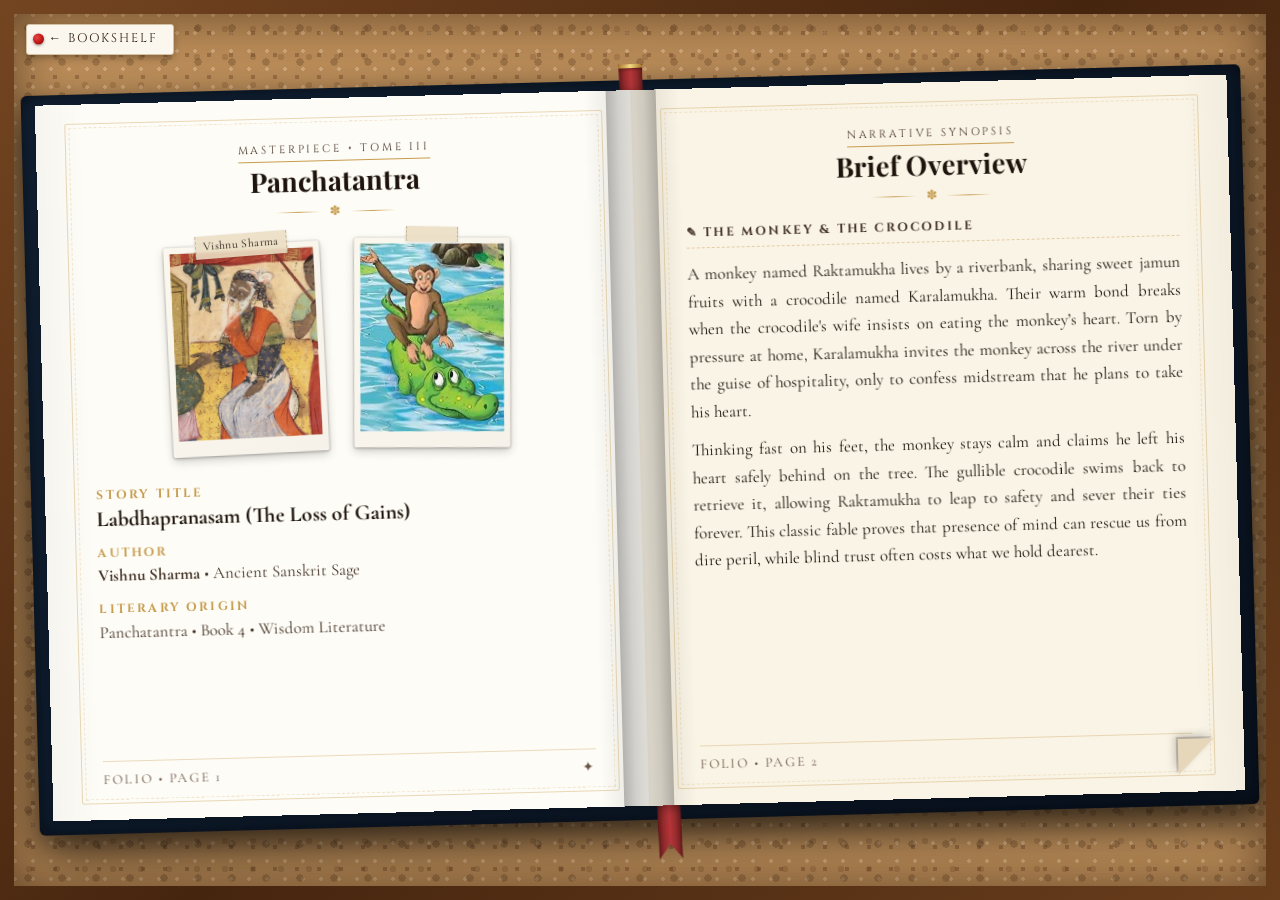
==== favorite-masterpiece.html @ b683eb63 "Added content to tome 3 and 4, updated student profile too" ====
<!DOCTYPE html>
<html lang="en">

<head>
  <meta charset="UTF-8">
  <meta name="viewport" content="width=device-width, initial-scale=1.0">
  <title>Tome III &bull; Favorite Literary Masterpiece | Great Books</title>

  <!-- Google Fonts for Classical Aesthetic (Identical to Tome I & Tome II) -->
  <link rel="preconnect" href="https://fonts.googleapis.com">
  <link rel="preconnect" href="https://fonts.gstatic.com" crossorigin>
  <link
    href="https://fonts.googleapis.com/css2?family=Cinzel:wght@500;600;700;800&family=Cormorant+Garamond:ital,wght@0,400;0,600;0,700;1,400;1,600&family=Playfair+Display:ital,wght@0,600;0,700;0,800;1,400&display=swap"
    rel="stylesheet">

  <link rel="stylesheet" href="favorite-masterpiece.css">
</head>

<body>

  <!-- Top Navigation Pinned to the Bulletin Board (Identical to Tome I & Tome II) -->
  <nav class="board-top-nav" aria-label="Page Navigation">
    <a href="index.html" class="back-button" aria-label="Return to Great Books bookshelf">
      &larr; Bookshelf
    </a>
  </nav>

  <!-- Open Book Component (Fits Screen Height with Natural Tilt) -->
  <article class="open-book-container" aria-label="Favorite Literary Masterpiece Open Book">

    <!-- Center Hanging Silk Bookmark Ribbon (Positioned behind pages) -->
    <div class="center-silk-ribbon" aria-hidden="true"></div>

    <div class="book-spreads-wrapper">

      <!-- ========================================================
           SPREAD 1: Pages 1 & 2
           ======================================================== -->
      <div class="book-spread active-spread" id="spread-1" role="tabpanel" aria-labelledby="spread-1">

        <!-- PAGE 1: Story Title, Author & Duo Photo Gallery -->
        <section class="book-page page-left" aria-label="Story Title and Author">
          <div class="page-inner-border">

            <header class="page-header">
              <span class="chapter-badge">Masterpiece &bull; Tome III</span>
              <h1 class="page-title">Panchatantra</h1>
              <div class="page-divider" aria-hidden="true">&#10045;</div>
            </header>

            <!-- Side-by-side photo cards: Author portrait (left) & Story illustration (right) -->
            <div class="analysis-duo-gallery" aria-label="Vishnu Sharma and Panchatantra">
              <figure class="duo-card duo-author">
                <span class="tape">Vishnu Sharma</span>
                <img src="images/Vishnu Sharma.jpg" alt="Portrait of Vishnu Sharma" class="duo-thumb"
                  onerror="this.style.display='none'" loading="lazy" decoding="async">
              </figure>

              <figure class="duo-card duo-story">
                <span class="tape" aria-hidden="true"></span>
                <img src="images/Panchatantra.jpg" alt="Panchatantra fable illustration" class="duo-thumb"
                  onerror="this.style.display='none'" loading="lazy" decoding="async">
              </figure>
            </div>

            <!-- Identity Metadata: Story Title, Author, Origin -->
            <div class="identity-meta">
              <div class="meta-field">
                <span class="meta-label">Story Title</span>
                <p class="meta-value">Labdhapranasam (The Loss of Gains)</p>
              </div>

              <div class="meta-field">
                <span class="meta-label">Author</span>
                <p class="meta-value-sub"><strong>Vishnu Sharma</strong> &bull; Ancient Sanskrit Sage</p>
              </div>

              <div class="meta-field">
                <span class="meta-label">Literary Origin</span>
                <p class="meta-value-sub">Panchatantra &bull; Book 4 &bull; Wisdom Literature</p>
              </div>
            </div>

            <!-- Page 1 Footer -->
            <footer class="page-footer">
              <span class="page-num">Folio &bull; Page 1</span>
              <span class="page-num">&#10022;</span>
            </footer>

          </div>
        </section>

        <!-- PAGE 2: Brief Overview of the Story -->
        <section class="book-page page-right" aria-label="Brief Overview">
          <div class="page-inner-border">

            <header class="page-header">
              <span class="chapter-badge">Narrative Synopsis</span>
              <h2 class="page-title">Brief Overview</h2>
              <div class="page-divider" aria-hidden="true">&#10045;</div>
            </header>

            <div class="content-section">
              <h3 class="section-heading">&#9998; The Monkey &amp; the Crocodile</h3>
              <p class="section-text">
                A monkey named Raktamukha lives by a riverbank, sharing sweet jamun fruits with a crocodile named
                Karalamukha. Their warm bond breaks when the crocodile's wife insists on eating the monkey’s heart. Torn
                by pressure at home, Karalamukha invites the monkey across the river under the guise of hospitality,
                only to confess midstream that he plans to take his heart.
              </p>
              <p class="section-text">
                Thinking fast on his feet, the monkey stays calm and claims he left his heart safely behind on the tree.
                The gullible crocodile swims back to retrieve it, allowing Raktamukha to leap to safety and sever their
                ties forever. This classic fable proves that presence of mind can rescue us from dire peril, while
                blind trust often costs what we hold dearest.
              </p>
            </div>

            <!-- Page 2 Footer with Folded Paper Dog-Ear Corner -->
            <footer class="page-footer">
              <span class="page-num">Folio &bull; Page 2</span>
              <button class="page-corner-fold fold-right" onclick="switchSpread(2)" aria-label="Turn page forward"
                title="Folded corner: click to turn page"></button>
            </footer>

          </div>
        </section>

      </div>


      <!-- ========================================================
           SPREAD 2: Pages 3 & 4
           ======================================================== -->
      <div class="book-spread" id="spread-2" role="tabpanel" aria-labelledby="spread-2">

        <!-- PAGE 3: The Reason Why It's My Favorite -->
        <section class="book-page page-left" aria-label="The Reason">
          <div class="page-inner-border">

            <header class="page-header">
              <span class="chapter-badge">Personal Preference</span>
              <h2 class="page-title">The Reason</h2>
              <div class="page-divider" aria-hidden="true">&#10045;</div>
            </header>

            <div class="content-section">
              <h3 class="section-heading">&#10020; Why It&rsquo;s My Favorite Masterpiece</h3>
              <p class="section-text">
                The monkey and the crocodile is my favorite literary masterpiece because it gives a great lesson without
                making me sit through a super long story. I like how it gets right to the point, so whenever I need a
                quick reminder about being careful with who I trust, I can just think back to this story without reading
                through pages of text.
              </p>
              <p class="section-text">
                It also feels super familiar to me because it reminds me of the Pabula ng Unggoy at Buwaya in the
                Philippines. It makes me wonder if our local version was derived from this Panchatantra story.
              </p>
              <p class="section-text">
                Plus, stories that personify animals are just really fun to read. Giving animals human personalities,
                talk, and sneaky traits makes the whole thing entertaining, while still keeping the moral simple and
                relatable for everyday life.
              </p>
            </div>

            <!-- Page 3 Footer with Folded Paper Dog-Ear Corner -->
            <footer class="page-footer">
              <button class="page-corner-fold fold-left" onclick="switchSpread(1)" aria-label="Turn page back"
                title="Folded corner: click to turn back"></button>
              <span class="page-num">Folio &bull; Page 3</span>
            </footer>

          </div>
        </section>

        <!-- PAGE 4: Why I Appreciate the Story & Personal Connection and Realization -->
        <section class="book-page page-right" aria-label="Appreciation and Insight">
          <div class="page-inner-border">

            <header class="page-header">
              <span class="chapter-badge">Reflection &bull; Meaning</span>
              <h2 class="page-title">Appreciation &amp; Insight</h2>
              <div class="page-divider" aria-hidden="true">&#10045;</div>
            </header>

            <div class="content-section">
              <h3 class="section-heading">&#10020; Why I Appreciate the Story</h3>
              <p class="section-text">
                The themes of betrayal, presence of mind, and misplaced trust are the reasons why I appreciate this
                story. Karalamukha starting off as a loyal friend but giving in to his wife's demands shows how
                quickly people can turn on you when external pressure comes in, which is a practical lesson about
                keeping your guard up. On the other hand, Raktamukha's character shows the power of staying calm under
                pressure. Instead of panicking when he realizes he's in danger, he uses his quick wits to outsmart the
                crocodile, proving that clear thinking can save you from tough situations.
              </p>
            </div>

            <div class="content-section">
              <h3 class="section-heading">&#10038; Personal Connection and Realization</h3>
              <p class="section-text" style="font-style: italic;">
                Reading this story made me reflect on my own relationships and how easy it is to trust people without
                thinking twice. Being a good friend doesn't mean blindly following someone or letting
                your guard down completely, proving that these quick life lessons are universal and stick with us no
                matter where we grow up.
              </p>
            </div>

            <!-- Page 4 Footer (Final Page) -->
            <footer class="page-footer">
              <span class="page-num">Folio &bull; Page 4</span>
              <span class="page-num" aria-hidden="true">&#10022;</span>
            </footer>

          </div>
        </section>

      </div>

      <!-- Realistic 3D Flipping Leaf Overlay -->
      <div class="flipping-page-leaf" id="flipping-leaf" aria-hidden="true">
        <div class="leaf-side leaf-front" id="leaf-front"></div>
        <div class="leaf-side leaf-back" id="leaf-back"></div>
      </div>

      <!-- Dynamic Ambient Page Shadows -->
      <div class="page-turning-shadow shadow-left" id="shadow-left" aria-hidden="true"></div>
      <div class="page-turning-shadow shadow-right" id="shadow-right" aria-hidden="true"></div>

    </div>
  </article>

  <!-- Sound Effect on Page Turn -->
  <audio id="page-turn-sound" src="assets/page turn.mp3" preload="auto"></audio>

  <!-- Interactive Spread Switcher: Text Fade-Out -> Curved Page Turn -> Text Fade-In -->
  <script>
    let isTurning = false;
    let page2Clone = null;
    let page3Clone = null;

    function getOrCreateClones() {
      if (!page2Clone || !page3Clone) {
        const spread1 = document.getElementById('spread-1');
        const spread2 = document.getElementById('spread-2');
        if (spread1 && spread2) {
          const p2 = spread1.querySelector('.page-right');
          const p3 = spread2.querySelector('.page-left');
          if (p2 && p3) {
            page2Clone = p2.cloneNode(true);
            page3Clone = p3.cloneNode(true);
          }
        }
      }
      return { page2Clone, page3Clone };
    }

    function playPageTurnSound() {
      const turnAudio = document.getElementById('page-turn-sound');
      if (!turnAudio) return;
      try {
        const sound = turnAudio.cloneNode();
        sound.volume = 0.85;
        sound.play().catch(() => { });
      } catch (e) {
        turnAudio.currentTime = 0;
        turnAudio.play().catch(() => { });
      }
    }

    function switchSpread(targetSpread) {
      if (isTurning) return;
      const spread1 = document.getElementById('spread-1');
      const spread2 = document.getElementById('spread-2');
      const currentSpreadNum = spread1.classList.contains('active-spread') ? 1 : 2;

      if (targetSpread === currentSpreadNum) return;

      const bookContainer = document.querySelector('.open-book-container');
      const flippingLeaf = document.getElementById('flipping-leaf');
      const leafFront = document.getElementById('leaf-front');
      const leafBack = document.getElementById('leaf-back');

      // Play page turn audio sound effect
      playPageTurnSound();

      // Momentarily disappear corner folds on click
      if (bookContainer) {
        bookContainer.classList.add('turning-in-progress');
      }

      // Fallback for mobile / small screens where pages stack vertically
      if (window.innerWidth <= 768 || !flippingLeaf || !leafFront || !leafBack) {
        isTurning = true;
        const outgoingSpread = targetSpread === 2 ? spread1 : spread2;
        const incomingSpread = targetSpread === 2 ? spread2 : spread1;
        outgoingSpread.classList.remove('active-spread');
        incomingSpread.classList.add('active-spread');
        setTimeout(() => {
          if (bookContainer) bookContainer.classList.remove('turning-in-progress');
          isTurning = false;
        }, 280);
        return;
      }

      isTurning = true;
      const { page2Clone: p2c, page3Clone: p3c } = getOrCreateClones();

      if (targetSpread === 2) {
        // Turning Forward: Page 2 flips left over the spine to become Page 3
        const page2Source = spread1.querySelector('.page-right');

        leafFront.replaceChildren(p2c);
        leafBack.replaceChildren(p3c);

        spread2.classList.add('spread-underneath');
        page2Source.style.visibility = 'hidden';

        flippingLeaf.className = 'flipping-page-leaf flip-forward';

        const completeTurn = () => {
          spread2.classList.add('active-spread');
          spread2.classList.remove('spread-underneath');
          spread1.classList.remove('active-spread');
          page2Source.style.visibility = '';

          requestAnimationFrame(() => {
            flippingLeaf.className = 'flipping-page-leaf';
            if (bookContainer) {
              bookContainer.classList.remove('turning-in-progress');
            }
            isTurning = false;
          });
        };

        const timer = setTimeout(completeTurn, 780);
        flippingLeaf.addEventListener('animationend', () => {
          clearTimeout(timer);
          completeTurn();
        }, { once: true });

      } else {
        // Turning Backward: Page 3 flips right over the spine to become Page 2
        const page3Source = spread2.querySelector('.page-left');

        leafFront.replaceChildren(p3c);
        leafBack.replaceChildren(p2c);

        spread1.classList.add('spread-underneath');
        page3Source.style.visibility = 'hidden';

        flippingLeaf.className = 'flipping-page-leaf flip-backward';

        const completeTurn = () => {
          spread1.classList.add('active-spread');
          spread1.classList.remove('spread-underneath');
          spread2.classList.remove('active-spread');
          page3Source.style.visibility = '';

          requestAnimationFrame(() => {
            flippingLeaf.className = 'flipping-page-leaf';
            if (bookContainer) {
              bookContainer.classList.remove('turning-in-progress');
            }
            isTurning = false;
          });
        };

        const timer = setTimeout(completeTurn, 780);
        flippingLeaf.addEventListener('animationend', () => {
          clearTimeout(timer);
          completeTurn();
        }, { once: true });
      }
    }

    // Pre-cache clones as soon as DOM is ready for zero latency on first turn
    if (document.readyState === 'loading') {
      document.addEventListener('DOMContentLoaded', getOrCreateClones);
    } else {
      getOrCreateClones();
    }

    // Keyboard navigation (Arrow keys and Page Up/Down)
    document.addEventListener('keydown', (e) => {
      if (e.key === 'ArrowRight' || e.key === 'PageDown') {
        switchSpread(2);
      } else if (e.key === 'ArrowLeft' || e.key === 'PageUp') {
        switchSpread(1);
      }
    });

    // Book slide sound on Back to Bookshelf click
    (function () {
      const slideAudio = new Audio('assets/book slide.mp3');
      slideAudio.preload = 'auto';
      const backBtn = document.querySelector('.back-button');
      if (backBtn) {
        backBtn.addEventListener('click', function (e) {
          const href = this.href;
          e.preventDefault();
          try {
            const sound = slideAudio.cloneNode();
            sound.volume = 0.85;
            sound.play().catch(() => { });
            let navigated = false;
            const navigate = () => {
              if (navigated) return;
              navigated = true;
              clearTimeout(timer);
              window.location.href = href;
            };
            sound.addEventListener('ended', navigate);
            const timer = setTimeout(navigate, 420);
          } catch (err) {
            window.location.href = href;
          }
        });
      }
    })();
  </script>

</body>

</html>
---- favorite-masterpiece.css ----
/* ==========================================================================
   Tome III • Favorite Literary Masterpiece
   Panchatantra - Labdhapranasam (The Loss of Gains) by Vishnu Sharma
   Styling, accents, fonts, and design identical to Tome I and Tome II
   ========================================================================== */

:root {
  --bg-parchment: #fbf7ee;
  --bg-parchment-deep: #f4ecdc;
  --page-left-bg: #fefcf6;
  --page-right-bg: #faf4e6;
  --border-parchment: #dfd4bf;

  --ink-primary: #1e140d;
  --ink-secondary: #423226;
  --ink-muted: #6b5748;
  --gold-accent: #c69c4e;
  --gold-glow: #e5b967;
  --gold-light: #fbf4df;

  /* Tome III Midnight Navy Palette matching homepage book-3 */
  --book-navy: #132439;
  --book-navy-light: #1e3654;
  --book-leather: #0a1422;

  --font-serif-display: 'Cinzel', serif;
  --font-serif-title: 'Playfair Display', Georgia, serif;
  --font-serif-classic: 'Cormorant Garamond', Garamond, serif;
  --font-serif-body: 'Cormorant Garamond', Garamond, serif;
  --font-typewriter: var(--font-serif-classic);
}

/* Reset & Base */
*,
*::before,
*::after {
  box-sizing: border-box;
  margin: 0;
  padding: 0;
}

html,
body {
  height: 100vh;
  height: 100dvh;
  overflow: hidden !important;
}

/* Fullscreen Cork Bulletin Board Background (Identical to Tome I & Tome II) */
body {
  font-family: var(--font-serif-classic);
  background-color: #ba8c58;
  background-image:
    radial-gradient(rgba(84, 46, 20, 0.32) 15%, transparent 16%),
    radial-gradient(rgba(60, 32, 14, 0.24) 15%, transparent 16%),
    radial-gradient(rgba(245, 215, 175, 0.38) 15%, transparent 16%),
    radial-gradient(rgba(95, 54, 24, 0.2) 15%, transparent 16%);
  background-size: 22px 22px, 34px 34px, 18px 18px, 28px 28px;
  background-position: 0 0, 11px 11px, 6px 6px, 15px 15px;

  /* Wooden Outer Window Frame */
  border: 14px solid #583318;
  border-image: linear-gradient(135deg, #744521 0%, #46250f 50%, #683d1c 100%) 14;
  box-shadow: inset 0 0 50px rgba(40, 20, 8, 0.6);

  color: var(--ink-primary);
  line-height: 1.48;
  display: flex;
  flex-direction: column;
  align-items: center;
  justify-content: center;
  padding: 0.6rem 1rem;
  overflow: hidden !important;
}

/* ==========================================================================
   Top Navigation (Pinned to bulletin board)
   ========================================================================== */

.board-top-nav {
  position: fixed;
  top: calc(14px + 0.6rem);
  left: calc(14px + 0.75rem);
  z-index: 2;
}

.back-button {
  display: inline-flex;
  align-items: center;
  gap: 0.45rem;
  text-decoration: none;
  font-family: var(--font-serif-display);
  font-size: 0.78rem;
  letter-spacing: 0.16em;
  text-transform: uppercase;
  color: #2e1d11;
  background: #fbf7ee;
  border: 1px solid #d4c2a3;
  padding: 0.35rem 0.95rem 0.35rem 1.35rem;
  border-radius: 3px;
  box-shadow: 0 3px 6px rgba(0, 0, 0, 0.25);
  position: relative;
  transition: transform 0.2s ease, box-shadow 0.2s ease;
  z-index: 2;
}

.back-button::before {
  content: "";
  position: absolute;
  top: 50%;
  left: 6px;
  transform: translateY(-50%);
  width: 11px;
  height: 11px;
  background: radial-gradient(circle at 35% 35%, #eb4444 0%, #b81414 60%, #6a0909 100%);
  border-radius: 50%;
  box-shadow: 0 1px 3px rgba(0, 0, 0, 0.4);
}

.back-button:hover,
.back-button:focus-visible {
  transform: translateY(-2px) scale(1.02);
  box-shadow: 0 5px 12px rgba(0, 0, 0, 0.35);
  color: #000;
  outline: none;
}

/* ==========================================================================
   Open Book Container (Navy Leather Cover with Tilt)
   ========================================================================== */

.open-book-container {
  position: relative;
  z-index: 10;
  width: 100%;
  max-width: 1220px;
  min-height: 560px;
  height: calc(100vh - 4.4rem);
  max-height: 740px;
  margin: 0 auto;
  border-radius: 6px;
  background: linear-gradient(135deg, var(--book-navy) 0%, #0a1422 100%);
  padding: 10px 14px 14px;

  /* Natural Realistic Scrapbook Tilt matching homepage book-3 */
  transform: rotate(-1.5deg);
  box-shadow:
    4px 20px 45px rgba(0, 0, 0, 0.58),
    -2px 10px 25px rgba(0, 0, 0, 0.35),
    inset 0 0 20px rgba(0, 0, 0, 0.7);
  display: flex;
  flex-direction: column;
  transition: transform 0.3s ease;
}

/* Central Hanging Silk Bookmark Ribbon (Positioned BEHIND the book pages) */
.center-silk-ribbon {
  position: absolute;
  top: -16px;
  bottom: -40px;
  left: 50%;
  transform: translateX(-50%) rotate(-1.5deg);
  transform-origin: top center;
  width: 24px;
  background: linear-gradient(90deg,
      #5e1418 0%,
      #912727 22%,
      #b83339 50%,
      #912727 78%,
      #5e1418 100%);
  clip-path: polygon(0 0, 100% 0, 100% 100%, 50% calc(100% - 15px), 0 100%);
  z-index: 1;
  pointer-events: none;
  filter: drop-shadow(2px 6px 8px rgba(0, 0, 0, 0.45));
}

/* Embroidered silk headband stitch at top spine */
.center-silk-ribbon::before {
  content: "";
  position: absolute;
  top: 0;
  left: 0;
  right: 0;
  height: 4px;
  background: linear-gradient(90deg, #a8792c 0%, #f5da82 50%, #a8792c 100%);
  border-radius: 2px 2px 0 0;
  box-shadow: 0 1px 3px rgba(0, 0, 0, 0.5);
}

/* Fine vertical weave sheen across the ribbon */
.center-silk-ribbon::after {
  content: "";
  position: absolute;
  top: 4px;
  left: 0;
  right: 0;
  bottom: 0;
  background: repeating-linear-gradient(
    90deg,
    transparent 0px,
    transparent 1px,
    rgba(255, 255, 255, 0.08) 1px,
    rgba(0, 0, 0, 0.12) 2px
  );
  pointer-events: none;
}

/* ==========================================================================
   Spreads Perspective Wrapper & 3D Center Gutter Shadow
   ========================================================================== */

.book-spreads-wrapper {
  position: relative;
  width: 100%;
  height: 100%;
  border-radius: 3px;
  box-shadow: 0 2px 10px rgba(0, 0, 0, 0.35);
  perspective: 2200px;
  z-index: 5;
}

/* 3D Center Spine Gutter Shadow */
.book-spreads-wrapper::before {
  content: "";
  position: absolute;
  top: 0;
  bottom: 0;
  left: 50%;
  transform: translateX(-50%);
  width: 50px;
  background: linear-gradient(90deg,
      rgba(0, 0, 0, 0.25) 0%,
      rgba(0, 0, 0, 0.09) 25%,
      rgba(0, 0, 0, 0.02) 45%,
      rgba(0, 0, 0, 0.02) 55%,
      rgba(0, 0, 0, 0.09) 75%,
      rgba(0, 0, 0, 0.25) 100%);
  z-index: 25;
  pointer-events: none;
}

.book-spread {
  position: absolute;
  top: 0;
  left: 0;
  width: 100%;
  height: 100%;
  display: flex;
  opacity: 0;
  visibility: hidden;
  pointer-events: none;
  z-index: 10;
  transition: opacity 0.35s ease, visibility 0.35s ease;
}

.book-spread.active-spread {
  opacity: 1;
  visibility: visible;
  pointer-events: auto;
  z-index: 20;
}

.book-spread.spread-underneath {
  opacity: 1 !important;
  visibility: visible !important;
  pointer-events: none;
  z-index: 15;
}

/* ==========================================================================
   Book Pages & Classical Frame
   ========================================================================== */

.book-page {
  flex: 1;
  height: 100%;
  padding: 1.2rem 1.8rem 1rem;
  position: relative;
  display: flex;
  flex-direction: column;
  justify-content: space-between;
  overflow: hidden;
}

.page-left {
  background-color: var(--page-left-bg);
  background-image:
    linear-gradient(to right, rgba(0, 0, 0, 0.03) 0%, transparent 8%, transparent 92%, rgba(0, 0, 0, 0.12) 100%);
  border-right: 1px solid rgba(160, 140, 110, 0.3);
}

.page-right {
  background-color: var(--page-right-bg);
  background-image:
    linear-gradient(to right, rgba(0, 0, 0, 0.12) 0%, transparent 8%, transparent 92%, rgba(0, 0, 0, 0.03) 100%);
}

/* Outer fanned page-edge deckle simulation */
.page-left::after {
  content: "";
  position: absolute;
  top: 4px;
  bottom: 4px;
  left: -8px;
  width: 8px;
  background: repeating-linear-gradient(to right, #eedfc7 0px, #f8f2e4 1px, #d9c5a5 2px);
  border-radius: 2px 0 0 2px;
}

.page-right::after {
  content: "";
  position: absolute;
  top: 4px;
  bottom: 4px;
  right: -8px;
  width: 8px;
  background: repeating-linear-gradient(to right, #eedfc7 0px, #f8f2e4 1px, #d9c5a5 2px);
  border-radius: 0 2px 2px 0;
}

/* Inner Classical Page Frame */
.page-inner-border {
  border: 1px solid rgba(198, 156, 78, 0.38);
  border-radius: 2px;
  padding: 1.1rem 1.35rem 0.8rem;
  height: 100%;
  display: flex;
  flex-direction: column;
  justify-content: space-between;
  position: relative;
}

.page-inner-border::after {
  content: "";
  position: absolute;
  top: 3px;
  left: 3px;
  right: 3px;
  bottom: 3px;
  border: 1px dashed rgba(198, 156, 78, 0.22);
  pointer-events: none;
}

/* ==========================================================================
   Page Headers, Badges, Dividers
   ========================================================================== */

.page-header {
  text-align: center;
  margin-bottom: 0.8rem;
}

.chapter-badge {
  font-family: var(--font-serif-display);
  font-size: 0.68rem;
  letter-spacing: 0.26em;
  text-transform: uppercase;
  color: var(--ink-secondary);
  border-bottom: 1px solid var(--gold-accent);
  padding-bottom: 0.2rem;
  display: inline-block;
  margin-bottom: 0.25rem;
}

.page-title {
  font-family: var(--font-serif-title);
  font-size: 1.7rem;
  font-weight: 700;
  color: var(--ink-primary);
  line-height: 1.15;
}

.page-divider {
  display: flex;
  align-items: center;
  justify-content: center;
  gap: 0.6rem;
  margin: 0.35rem auto 0;
  color: var(--gold-accent);
  font-size: 0.8rem;
}

.page-divider::before,
.page-divider::after {
  content: "";
  height: 1px;
  width: 45px;
  background: linear-gradient(90deg, transparent, var(--gold-accent), transparent);
}

/* ==========================================================================
   Analysis Duo Gallery (Side-by-Side Vishnu Sharma & Panchatantra)
   ========================================================================== */

.analysis-duo-gallery {
  display: flex;
  justify-content: center;
  align-items: center;
  gap: 1.85rem;
  margin: 0.45rem auto 1.55rem;
  width: 100%;
  max-width: 430px;
}

.duo-card {
  position: relative;
  background: #faf7f0;
  padding: 6px 6px 16px;
  box-sizing: border-box;
  border-radius: 2px;
  box-shadow:
    0 1px 3px rgba(0, 0, 0, 0.25),
    0 4px 10px rgba(0, 0, 0, 0.18),
    0 0 0 1px rgba(0, 0, 0, 0.06);
  display: flex;
  flex-direction: column;
  align-items: center;
  justify-content: center;
  height: 210px;
  margin: 0;
  transition: transform 0.25s ease, box-shadow 0.25s ease;
  cursor: pointer;
}

/* Portrait author image on left (enlarged portrait) */
.duo-author {
  width: 156px;
  transform: rotate(-1.5deg) translateY(1px);
}

/* Portrait story image on right (enlarged portrait) */
.duo-story {
  width: 156px;
  transform: rotate(1.4deg) translateY(-1px);
}

.duo-story::after,
.duo-author::after {
  content: "";
  position: absolute;
  inset: 0;
  border-radius: 2px;
  background: linear-gradient(
    135deg,
    rgba(255, 250, 230, 0.18) 0%,
    rgba(200, 185, 160, 0.08) 100%
  );
  pointer-events: none;
  z-index: 1;
}

.duo-card:hover {
  transform: rotate(0deg) translateY(-5px) scale(1.05);
  z-index: 20;
  box-shadow:
    0 10px 26px rgba(0, 0, 0, 0.32),
    0 0 0 1px rgba(0, 0, 0, 0.10);
}

.duo-thumb {
  width: 100%;
  height: 100%;
  object-fit: cover;
  display: block;
  border-radius: 1px;
  position: relative;
  z-index: 2;
}

.duo-story .duo-thumb {
  object-position: center center;
}

.duo-author .duo-thumb {
  object-position: center 15%;
}

/* Frosted Masking Tape Labels matching Tome II */
.tape {
  position: absolute;
  top: -11px;
  left: 50%;
  transform: translateX(-50%) rotate(-1.5deg);
  z-index: 25;
  display: inline-block;
  padding: 2px 10px 3px;
  white-space: nowrap;
  background: rgba(235, 222, 195, 0.88);
  backdrop-filter: blur(1px);
  border-left: 1px dashed rgba(160, 140, 110, 0.5);
  border-right: 1px dashed rgba(160, 140, 110, 0.5);
  border-top: none;
  border-bottom: none;
  box-shadow: 0 1px 3px rgba(0, 0, 0, 0.12);
  font-family: var(--font-serif-classic);
  font-size: 0.78rem;
  letter-spacing: 0.03em;
}

.duo-author .tape {
  transform: translateX(-50%) rotate(-1.5deg);
  font-size: 0.74rem;
  padding: 2px 7px 3px;
}

.duo-story .tape {
  width: 52px;
  height: 15px;
  padding: 0;
  transform: translateX(-50%) rotate(1.2deg);
}

/* ==========================================================================
   Identity Meta / Attribution Layout (Matching Tome I)
   ========================================================================== */

.identity-meta {
  flex: 1;
  margin-top: 0.35rem;
}

.meta-field {
  margin-bottom: 0.75rem;
}

.meta-field:last-child {
  margin-bottom: 0;
}

.meta-label {
  font-family: var(--font-serif-display);
  font-size: 0.76rem;
  letter-spacing: 0.18em;
  text-transform: uppercase;
  color: var(--gold-accent);
  display: block;
  font-weight: 700;
  margin-bottom: 0.1rem;
}

.meta-value {
  font-family: var(--font-serif-classic);
  font-size: 1.35rem;
  font-weight: 700;
  color: var(--ink-primary);
  line-height: 1.2;
}

.meta-value-sub {
  font-family: var(--font-serif-classic);
  font-size: 1.05rem;
  color: var(--ink-secondary);
}

/* ==========================================================================
   Content Sections, Headings & Text (Matching Tome I & Tome II)
   ========================================================================== */

.content-section {
  margin-bottom: 1.75rem;
}

.content-section:last-of-type {
  margin-bottom: 0;
}

.section-heading {
  font-family: var(--font-serif-display);
  font-size: 0.76rem;
  letter-spacing: 0.18em;
  text-transform: uppercase;
  color: var(--ink-secondary);
  border-bottom: 1px dashed rgba(198, 156, 78, 0.45);
  padding-bottom: 0.35rem;
  margin-bottom: 0.75rem;
  display: flex;
  align-items: center;
  gap: 0.45rem;
}

.section-heading:not(:first-child) {
  margin-top: 1.75rem;
}

.section-text {
  font-family: var(--font-serif-classic);
  font-size: 1.06rem;
  line-height: 1.62;
  color: var(--ink-primary);
  margin-bottom: 0.7rem;
  text-align: justify;
  text-justify: inter-word;
}

.section-text:last-child {
  margin-bottom: 0;
}

/* ==========================================================================
   Page Footers & Numbers
   ========================================================================== */

.page-footer {
  margin-top: auto;
  display: flex;
  justify-content: space-between;
  align-items: center;
  padding-top: 0.5rem;
  border-top: 1px solid rgba(198, 156, 78, 0.35);
}

.page-num {
  font-family: var(--font-serif-classic);
  font-size: 0.85rem;
  letter-spacing: 0.15em;
  text-transform: uppercase;
  color: var(--ink-muted);
}

/* ==========================================================================
   Folded Paper Corner (Dog-Ear Page Turn Navigation)
   ========================================================================== */

.page-corner-fold {
  position: absolute;
  bottom: 0;
  width: 48px;
  height: 48px;
  cursor: pointer;
  z-index: 35;
  background: none;
  border: none;
  padding: 0;
  outline: none;
  opacity: 1;
  visibility: visible;
  transition: opacity 0.25s ease, transform 0.25s cubic-bezier(0.2, 0.8, 0.25, 1);
}

.open-book-container.turning-in-progress .page-corner-fold,
.turning-in-progress .page-corner-fold {
  opacity: 0 !important;
  visibility: hidden !important;
  pointer-events: none !important;
  transform: scale(0.65);
  transition: opacity 0.15s ease, transform 0.15s ease, visibility 0.15s ease;
}

.page-corner-fold.fold-right {
  right: 0;
}

.page-corner-fold.fold-right::before {
  content: "";
  position: absolute;
  bottom: 0;
  right: 0;
  width: 0;
  height: 0;
  border-style: solid;
  border-width: 0 0 36px 36px;
  border-color: transparent transparent transparent #e6d7ba;
  filter: drop-shadow(-3px -3px 4px rgba(0, 0, 0, 0.24));
  transition: border-width 0.25s cubic-bezier(0.2, 0.8, 0.25, 1), filter 0.25s ease;
}

.page-corner-fold.fold-right::after {
  content: "";
  position: absolute;
  bottom: 0;
  right: 0;
  width: 0;
  height: 0;
  border-style: solid;
  border-width: 0 0 36px 36px;
  border-color: transparent transparent transparent rgba(35, 18, 8, 0.18);
  transform: translate(-2px, -2px);
  z-index: -1;
  transition: border-width 0.25s cubic-bezier(0.2, 0.8, 0.25, 1);
}

.page-corner-fold.fold-right:hover::before,
.page-corner-fold.fold-right:focus-visible::before {
  border-width: 0 0 50px 50px;
  border-color: transparent transparent transparent #ede0c3;
  filter: drop-shadow(-5px -5px 7px rgba(0, 0, 0, 0.35));
}

.page-corner-fold.fold-right:hover::after,
.page-corner-fold.fold-right:focus-visible::after {
  border-width: 0 0 50px 50px;
}

.page-corner-fold.fold-left {
  left: 0;
}

.page-corner-fold.fold-left::before {
  content: "";
  position: absolute;
  bottom: 0;
  left: 0;
  width: 0;
  height: 0;
  border-style: solid;
  border-width: 0 36px 36px 0;
  border-color: transparent #e6d7ba transparent transparent;
  filter: drop-shadow(3px -3px 4px rgba(0, 0, 0, 0.24));
  transition: border-width 0.25s cubic-bezier(0.2, 0.8, 0.25, 1), filter 0.25s ease;
}

.page-corner-fold.fold-left::after {
  content: "";
  position: absolute;
  bottom: 0;
  left: 0;
  width: 0;
  height: 0;
  border-style: solid;
  border-width: 0 36px 36px 0;
  border-color: transparent rgba(35, 18, 8, 0.18) transparent transparent;
  transform: translate(2px, -2px);
  z-index: -1;
  transition: border-width 0.25s cubic-bezier(0.2, 0.8, 0.25, 1);
}

.page-corner-fold.fold-left:hover::before,
.page-corner-fold.fold-left:focus-visible::before {
  border-width: 0 50px 50px 0;
  border-color: transparent #ede0c3 transparent transparent;
  filter: drop-shadow(5px -5px 7px rgba(0, 0, 0, 0.35));
}

.page-corner-fold.fold-left:hover::after,
.page-corner-fold.fold-left:focus-visible::after {
  border-width: 0 50px 50px 0;
}

/* ==========================================================================
   Realistic 3D Flipping Leaf Overlay & Animations (Tome I & Tome II Engine)
   ========================================================================== */

.flipping-page-leaf {
  position: absolute;
  top: 0;
  width: 50%;
  height: 100%;
  transform-style: preserve-3d;
  pointer-events: none;
  z-index: 30;
  display: none;
  will-change: transform;
}

.flipping-page-leaf.flip-forward {
  display: block;
  right: 0;
  transform-origin: left center;
  animation: smoothFlipForward 0.76s forwards;
}

.flipping-page-leaf.flip-backward {
  display: block;
  left: 0;
  transform-origin: right center;
  animation: smoothFlipBackward 0.76s forwards;
}

.leaf-side {
  position: absolute;
  top: 0;
  left: 0;
  width: 100%;
  height: 100%;
  -webkit-backface-visibility: hidden;
  backface-visibility: hidden;
  overflow: hidden;
  display: flex;
  flex-direction: column;
}

.leaf-side .book-page {
  flex: 1;
  width: 100%;
  height: 100%;
  border: none;
}

.leaf-side .page-corner-fold {
  display: none !important;
}

.leaf-side .book-page::after {
  display: none !important;
}

.leaf-front {
  transform: rotateY(0deg) translateZ(1px);
  background-color: var(--page-right-bg);
  box-shadow: inset -2px 0 4px rgba(0, 0, 0, 0.08);
}

.leaf-back {
  transform: rotateY(180deg) translateZ(1px);
  background-color: var(--page-left-bg);
  box-shadow: inset 2px 0 4px rgba(0, 0, 0, 0.08);
}

.leaf-side::after {
  content: "";
  position: absolute;
  top: 0;
  left: 0;
  right: 0;
  bottom: 0;
  pointer-events: none;
  z-index: 50;
  opacity: 0;
  will-change: opacity;
}

.leaf-front::after {
  background: linear-gradient(90deg, rgba(0, 0, 0, 0.22) 0%, rgba(255, 255, 255, 0.25) 55%, rgba(0, 0, 0, 0.12) 100%);
}

.leaf-back::after {
  background: linear-gradient(-90deg, rgba(0, 0, 0, 0.22) 0%, rgba(255, 255, 255, 0.25) 55%, rgba(0, 0, 0, 0.12) 100%);
}

.flip-forward .leaf-front::after {
  animation: frontSheenForward 0.76s forwards;
}

.flip-forward .leaf-back::after {
  animation: backSheenForward 0.76s forwards;
}

.flip-backward .leaf-front::after {
  animation: frontSheenBackward 0.76s forwards;
}

.flip-backward .leaf-back::after {
  animation: backSheenBackward 0.76s forwards;
}

@keyframes smoothFlipForward {
  0% {
    transform: rotateY(0deg) skewY(0deg);
    animation-timing-function: cubic-bezier(0.38, 0, 0.65, 0.7);
  }

  50% {
    transform: rotateY(-90deg) skewY(-2.2deg);
    animation-timing-function: cubic-bezier(0.2, 0.35, 0.25, 1);
  }

  100% {
    transform: rotateY(-180deg) skewY(0deg);
  }
}

@keyframes smoothFlipBackward {
  0% {
    transform: rotateY(0deg) skewY(0deg);
    animation-timing-function: cubic-bezier(0.38, 0, 0.65, 0.7);
  }

  50% {
    transform: rotateY(90deg) skewY(2.2deg);
    animation-timing-function: cubic-bezier(0.2, 0.35, 0.25, 1);
  }

  100% {
    transform: rotateY(180deg) skewY(0deg);
  }
}

@keyframes frontSheenForward {
  0% {
    opacity: 0;
    animation-timing-function: ease-in-out;
  }
  50% {
    opacity: 0.65;
    animation-timing-function: ease-out;
  }
  100% {
    opacity: 0.65;
  }
}

@keyframes backSheenForward {
  0% {
    opacity: 0.65;
    animation-timing-function: ease-in;
  }
  50% {
    opacity: 0.65;
    animation-timing-function: cubic-bezier(0.2, 0.35, 0.25, 1);
  }
  100% {
    opacity: 0;
  }
}

@keyframes frontSheenBackward {
  0% {
    opacity: 0;
    animation-timing-function: ease-in-out;
  }
  50% {
    opacity: 0.65;
    animation-timing-function: ease-out;
  }
  100% {
    opacity: 0.65;
  }
}

@keyframes backSheenBackward {
  0% {
    opacity: 0.65;
    animation-timing-function: ease-in;
  }
  50% {
    opacity: 0.65;
    animation-timing-function: cubic-bezier(0.2, 0.35, 0.25, 1);
  }
  100% {
    opacity: 0;
  }
}

/* Static Ambient Shadows (Opacity-Only on GPU) */
.page-turning-shadow {
  position: absolute;
  top: 0;
  bottom: 0;
  width: 50%;
  pointer-events: none;
  z-index: 15;
  opacity: 0;
  will-change: opacity;
}

.shadow-left {
  left: 0;
  background: linear-gradient(-90deg, rgba(0, 0, 0, 0.3) 0%, rgba(0, 0, 0, 0.1) 40%, transparent 80%);
}

.shadow-right {
  right: 0;
  background: linear-gradient(90deg, rgba(0, 0, 0, 0.3) 0%, rgba(0, 0, 0, 0.1) 40%, transparent 80%);
}

.flip-forward ~ .shadow-right {
  animation: shadowLift 0.76s forwards;
}

.flip-forward ~ .shadow-left {
  animation: shadowLand 0.76s forwards;
}

.flip-backward ~ .shadow-left {
  animation: shadowLift 0.76s forwards;
}

.flip-backward ~ .shadow-right {
  animation: shadowLand 0.76s forwards;
}

@keyframes shadowLift {
  0% {
    opacity: 0.15;
    animation-timing-function: ease-out;
  }
  45% {
    opacity: 0.5;
    animation-timing-function: ease-in;
  }
  90% {
    opacity: 0;
  }
  100% {
    opacity: 0;
  }
}

@keyframes shadowLand {
  0% {
    opacity: 0;
  }
  50% {
    opacity: 0;
    animation-timing-function: ease-out;
  }
  85% {
    opacity: 0.45;
    animation-timing-function: ease-in;
  }
  100% {
    opacity: 0;
  }
}

/* ==========================================================================
   Responsive Adaptations
   ========================================================================== */

@media (max-width: 900px) {
  .open-book-container {
    transform: rotate(0deg);
  }
  .page-title {
    font-size: 1.45rem;
  }
}

@media (max-width: 768px) {
  body {
    padding: 0.6rem 0.4rem;
    border-width: 8px;
    align-items: flex-start;
    overflow-y: auto !important;
    height: auto;
    min-height: 100vh;
  }

  .open-book-container {
    height: auto;
    max-height: none;
    transform: rotate(0deg);
    margin-top: 3.2rem;
  }

  .center-silk-ribbon {
    left: 24px;
    transform: none;
    top: -12px;
    bottom: auto;
    height: 44px;
    z-index: 1;
    clip-path: polygon(0 0, 100% 0, 100% 100%, 50% calc(100% - 10px), 0 100%);
  }

  .book-spread {
    flex-direction: column;
    position: relative;
    height: auto;
  }

  .book-spread:not(.active-spread) {
    display: none;
  }

  .book-spreads-wrapper::before {
    display: none;
  }

  .book-page {
    height: auto;
    min-height: auto;
    padding: 1.1rem 1rem;
    margin-bottom: 1rem;
  }

  .page-left::after,
  .page-right::after {
    display: none;
  }

  .analysis-duo-gallery {
    gap: 1.35rem;
    max-width: 330px;
  }

  .duo-author {
    width: 130px;
    height: 175px;
  }

  .duo-story {
    width: 130px;
    height: 175px;
  }

  .flipping-page-leaf,
  .page-turning-shadow {
    display: none !important;
  }
}

@media (max-width: 440px) {
  .analysis-duo-gallery {
    gap: 0.95rem;
  }
  .duo-author {
    width: 115px;
    height: 155px;
  }
  .duo-story {
    width: 115px;
    height: 155px;
  }
}
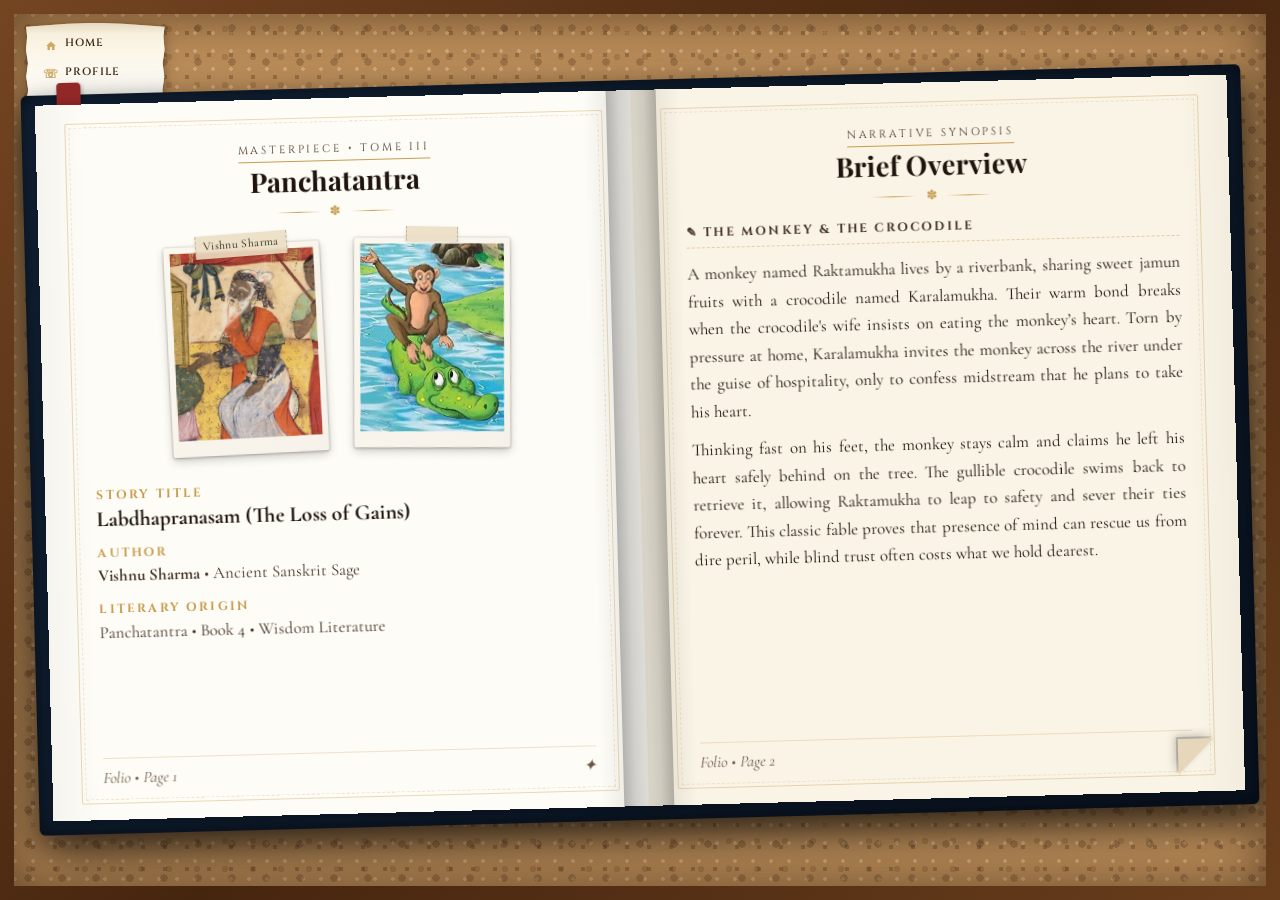
==== commit 564e9f16: "Added summary, reflection, and menu navigation" ====
--- a/favorite-masterpiece.html
+++ b/favorite-masterpiece.html
@@ -18,11 +18,48 @@
 
 <body>
 
-  <!-- Top Navigation Pinned to the Bulletin Board (Identical to Tome I & Tome II) -->
-  <nav class="board-top-nav" aria-label="Page Navigation">
-    <a href="index.html" class="back-button" aria-label="Return to Great Books bookshelf">
-      &larr; Bookshelf
-    </a>
+        <!-- Top Navigation Vertical Torn Paper Menu Pinned to Bulletin Board -->
+  <nav class="board-top-nav" aria-label="Anthology Navigation">
+    <div class="torn-paper-menu">
+      <ul class="nav-menu-list">
+        <li>
+          <a href="index.html" class="nav-link">
+            <span class="nav-icon" aria-hidden="true"><svg class="nav-icon-svg" viewBox="0 0 24 24" width="12" height="12" fill="currentColor"><path d="M10 20v-6h4v6h5v-8h3L12 3 2 12h3v8z"/></svg></span>
+            <span class="nav-text">Home</span>
+          </a>
+        </li>
+        <li>
+          <a href="student-profile.html" class="nav-link">
+            <span class="nav-icon" aria-hidden="true">&#9743;</span>
+            <span class="nav-text">Profile</span>
+          </a>
+        </li>
+        <li>
+          <a href="literary-analyses.html" class="nav-link">
+            <span class="nav-icon" aria-hidden="true">&#10020;</span>
+            <span class="nav-text">Analyses</span>
+          </a>
+        </li>
+        <li>
+          <a href="favorite-masterpiece.html" class="nav-link is-active" aria-current="page">
+            <span class="nav-icon" aria-hidden="true">&#9813;</span>
+            <span class="nav-text">Favorite</span>
+          </a>
+        </li>
+        <li>
+          <a href="summary-of-learning.html" class="nav-link">
+            <span class="nav-icon" aria-hidden="true">&#10022;</span>
+            <span class="nav-text">Summary</span>
+          </a>
+        </li>
+        <li>
+          <a href="personal-reflection.html" class="nav-link">
+            <span class="nav-icon" aria-hidden="true">&#10038;</span>
+            <span class="nav-text">Reflection</span>
+          </a>
+        </li>
+      </ul>
+    </div>
   </nav>
 
   <!-- Open Book Component (Fits Screen Height with Natural Tilt) -->
@@ -417,6 +454,23 @@
         });
       }
     })();
+      // Paper slide sound on navigating between books
+          const slideAudio = new Audio('assets/book slide.mp3');
+          slideAudio.preload = 'auto';
+          const navLinks = document.querySelectorAll('.nav-link:not(.is-active)');
+          navLinks.forEach((link) => {
+            link.addEventListener('click', function (e) {
+              const href = this.href;
+              e.preventDefault();
+              try {
+                slideAudio.currentTime = 0;
+                slideAudio.play().catch(() => {});
+              } catch (err) {}
+              setTimeout(() => {
+                window.location.href = href;
+              }, 240);
+            });
+          });
   </script>
 
 </body>
--- a/favorite-masterpiece.css
+++ b/favorite-masterpiece.css
@@ -74,55 +74,135 @@
 }
 
 /* ==========================================================================
-   Top Navigation (Pinned to bulletin board)
+   Top Navigation: Vertical Torn Paper Menu (Pinned to Bulletin Board)
    ========================================================================== */
 
 .board-top-nav {
   position: fixed;
-  top: calc(14px + 0.6rem);
+  top: calc(14px + 0.55rem);
   left: calc(14px + 0.75rem);
-  z-index: 2;
-}
-
-.back-button {
+  z-index: 2; /* Sits on bulletin board behind the open book (z-index: 10) */
+  filter: drop-shadow(0 3px 7px rgba(35, 18, 8, 0.3)) drop-shadow(0 1px 2px rgba(0, 0, 0, 0.18));
+  /* No container hover effect */
+}
+
+/* Torn Paper Scrap Container (Scaled Down & Behind Books) */
+.torn-paper-menu {
+  display: inline-flex;
+  background-color: #faf4e4;
+  /* Curled parchment shading: subtle darkening toward top and bottom edges */
+  background-image:
+    linear-gradient(
+      180deg,
+      rgba(205, 182, 145, 0.45) 0%,
+      rgba(247, 238, 218, 0.5) 6%,
+      rgba(255, 253, 247, 0.95) 30%,
+      rgba(255, 253, 247, 0.95) 70%,
+      rgba(247, 238, 218, 0.5) 94%,
+      rgba(205, 182, 145, 0.45) 100%
+    );
+  padding: 0.65rem 0.95rem;
+  min-width: 112px;
+  position: relative;
+  /* Torn jagged edges on the left & right, gentle curved arch across top & bottom */
+  clip-path: polygon(
+    0% 4px, 15% 2.5px, 30% 1px, 50% 0px, 70% 1px, 85% 2.5px, 100% 4px,
+    99.2% 7%, 100% 14%, 98.6% 21%, 99.8% 28%, 98.4% 35%, 100% 42%, 99.1% 49%, 98.5% 56%, 100% 63%, 98.8% 70%, 99.6% 77%, 98.4% 84%, 100% 91%, 99% 96%,
+    100% calc(100% - 4px), 85% calc(100% - 2.5px), 70% calc(100% - 1px), 50% 100%, 30% calc(100% - 1px), 15% calc(100% - 2.5px), 0% calc(100% - 4px),
+    1% 96%, 0% 91%, 1.6% 84%, 0.4% 77%, 1.2% 70%, 0% 63%, 1.5% 56%, 0.9% 49%, 0% 42%, 1.6% 35%, 0.2% 28%, 1.4% 21%, 0% 14%, 0.8% 7%
+  );
+}
+
+/* Vertical Menu Navigation List */
+.nav-menu-list {
+  display: flex;
+  flex-direction: column;
+  gap: 0.28rem;
+  list-style: none;
+  margin: 0;
+  padding: 0;
+  width: 100%;
+}
+
+.nav-menu-list li {
+  display: flex;
+  align-items: center;
+  width: 100%;
+}
+
+/* Navigation Links */
+.nav-link {
   display: inline-flex;
   align-items: center;
-  gap: 0.45rem;
+  gap: 0.48rem;
+  width: 100%;
+  color: #3e2715;
   text-decoration: none;
   font-family: var(--font-serif-display);
+  font-size: 0.67rem;
+  letter-spacing: 0.10em;
+  text-transform: uppercase;
+  font-weight: 600;
+  padding: 0.16rem 0.15rem;
+  border-radius: 2px;
+  transition: color 0.18s ease, transform 0.15s ease;
+}
+
+.nav-icon {
   font-size: 0.78rem;
-  letter-spacing: 0.16em;
-  text-transform: uppercase;
-  color: #2e1d11;
-  background: #fbf7ee;
-  border: 1px solid #d4c2a3;
-  padding: 0.35rem 0.95rem 0.35rem 1.35rem;
-  border-radius: 3px;
-  box-shadow: 0 3px 6px rgba(0, 0, 0, 0.25);
-  position: relative;
-  transition: transform 0.2s ease, box-shadow 0.2s ease;
-  z-index: 2;
-}
-
-.back-button::before {
-  content: "";
-  position: absolute;
-  top: 50%;
-  left: 6px;
-  transform: translateY(-50%);
-  width: 11px;
-  height: 11px;
-  background: radial-gradient(circle at 35% 35%, #eb4444 0%, #b81414 60%, #6a0909 100%);
-  border-radius: 50%;
-  box-shadow: 0 1px 3px rgba(0, 0, 0, 0.4);
-}
-
-.back-button:hover,
-.back-button:focus-visible {
-  transform: translateY(-2px) scale(1.02);
-  box-shadow: 0 5px 12px rgba(0, 0, 0, 0.35);
-  color: #000;
+  color: var(--gold-accent);
+  display: inline-flex;
+  align-items: center;
+  justify-content: center;
+  width: 14px;
+  height: 14px;
+  line-height: 1;
+  opacity: 0.85;
+  transition: transform 0.2s ease, opacity 0.2s ease, color 0.2s ease;
+  flex-shrink: 0;
+}
+
+.nav-icon-svg {
+  width: 12px;
+  height: 12px;
+  fill: currentColor;
+  display: inline-block;
+  vertical-align: middle;
+}
+
+.nav-text {
+  display: inline-block;
+  padding-bottom: 2px;
+  border-bottom: 2px solid transparent;
+  transition: border-color 0.2s ease;
+}
+
+.nav-link:hover,
+.nav-link:focus-visible {
+  color: #8c4a1e;
   outline: none;
+}
+
+.nav-link:hover .nav-icon,
+.nav-link:focus-visible .nav-icon {
+  opacity: 1;
+  transform: scale(1.15);
+  color: #8c4a1e;
+}
+
+/* Active Page with Dotted Underline Style */
+.nav-link.is-active {
+  color: #1a0f07;
+  font-weight: 800;
+}
+
+.nav-link.is-active .nav-icon {
+  color: #8c5a24;
+  opacity: 1;
+}
+
+.nav-link.is-active .nav-text {
+  border-bottom: 2px dotted #8c5a24;
 }
 
 /* ==========================================================================
@@ -153,55 +233,17 @@
   transition: transform 0.3s ease;
 }
 
-/* Central Hanging Silk Bookmark Ribbon (Positioned BEHIND the book pages) */
+/* Ribbon Bookmark Decoration (Top-left corner of cover, behind pages, no sharp points) */
 .center-silk-ribbon {
   position: absolute;
-  top: -16px;
-  bottom: -40px;
-  left: 50%;
-  transform: translateX(-50%) rotate(-1.5deg);
-  transform-origin: top center;
+  top: -12px;
+  left: 36px;
   width: 24px;
-  background: linear-gradient(90deg,
-      #5e1418 0%,
-      #912727 22%,
-      #b83339 50%,
-      #912727 78%,
-      #5e1418 100%);
-  clip-path: polygon(0 0, 100% 0, 100% 100%, 50% calc(100% - 15px), 0 100%);
-  z-index: 1;
-  pointer-events: none;
-  filter: drop-shadow(2px 6px 8px rgba(0, 0, 0, 0.45));
-}
-
-/* Embroidered silk headband stitch at top spine */
-.center-silk-ribbon::before {
-  content: "";
-  position: absolute;
-  top: 0;
-  left: 0;
-  right: 0;
-  height: 4px;
-  background: linear-gradient(90deg, #a8792c 0%, #f5da82 50%, #a8792c 100%);
-  border-radius: 2px 2px 0 0;
-  box-shadow: 0 1px 3px rgba(0, 0, 0, 0.5);
-}
-
-/* Fine vertical weave sheen across the ribbon */
-.center-silk-ribbon::after {
-  content: "";
-  position: absolute;
-  top: 4px;
-  left: 0;
-  right: 0;
-  bottom: 0;
-  background: repeating-linear-gradient(
-    90deg,
-    transparent 0px,
-    transparent 1px,
-    rgba(255, 255, 255, 0.08) 1px,
-    rgba(0, 0, 0, 0.12) 2px
-  );
+  height: 46px;
+  background: #912727;
+  box-shadow: 1px 2px 4px rgba(0, 0, 0, 0.35);
+  border-radius: 4px 4px 0 0;
+  z-index: 1; /* Positioned behind .book-spreads-wrapper (z-index: 5) and book pages */
   pointer-events: none;
 }
 
@@ -601,19 +643,18 @@
    ========================================================================== */
 
 .page-footer {
-  margin-top: auto;
   display: flex;
   justify-content: space-between;
   align-items: center;
-  padding-top: 0.5rem;
-  border-top: 1px solid rgba(198, 156, 78, 0.35);
+  border-top: 1px solid rgba(198, 156, 78, 0.28);
+  padding-top: 0.45rem;
+  margin-top: auto;
 }
 
 .page-num {
   font-family: var(--font-serif-classic);
-  font-size: 0.85rem;
-  letter-spacing: 0.15em;
-  text-transform: uppercase;
+  font-size: 1.0rem;
+  font-style: italic;
   color: var(--ink-muted);
 }
 
@@ -1026,6 +1067,31 @@
     min-height: 100vh;
   }
 
+  .board-top-nav {
+    position: relative;
+    top: auto;
+    left: auto;
+    margin: 0 auto 0.65rem auto;
+    display: flex;
+    justify-content: center;
+    width: fit-content;
+    z-index: 2;
+  }
+
+  .torn-paper-menu {
+    padding: 0.5rem 0.85rem;
+    min-width: 105px;
+  }
+
+  .nav-menu-list {
+    gap: 0.22rem;
+  }
+
+  .nav-link {
+    font-size: 0.62rem;
+    letter-spacing: 0.08em;
+  }
+
   .open-book-container {
     height: auto;
     max-height: none;
@@ -1034,13 +1100,14 @@
   }
 
   .center-silk-ribbon {
-    left: 24px;
+    left: 20px;
     transform: none;
-    top: -12px;
+    top: -8px;
     bottom: auto;
-    height: 44px;
+    width: 18px;
+    height: 34px;
+    border-radius: 3px 3px 0 0;
     z-index: 1;
-    clip-path: polygon(0 0, 100% 0, 100% 100%, 50% calc(100% - 10px), 0 100%);
   }
 
   .book-spread {
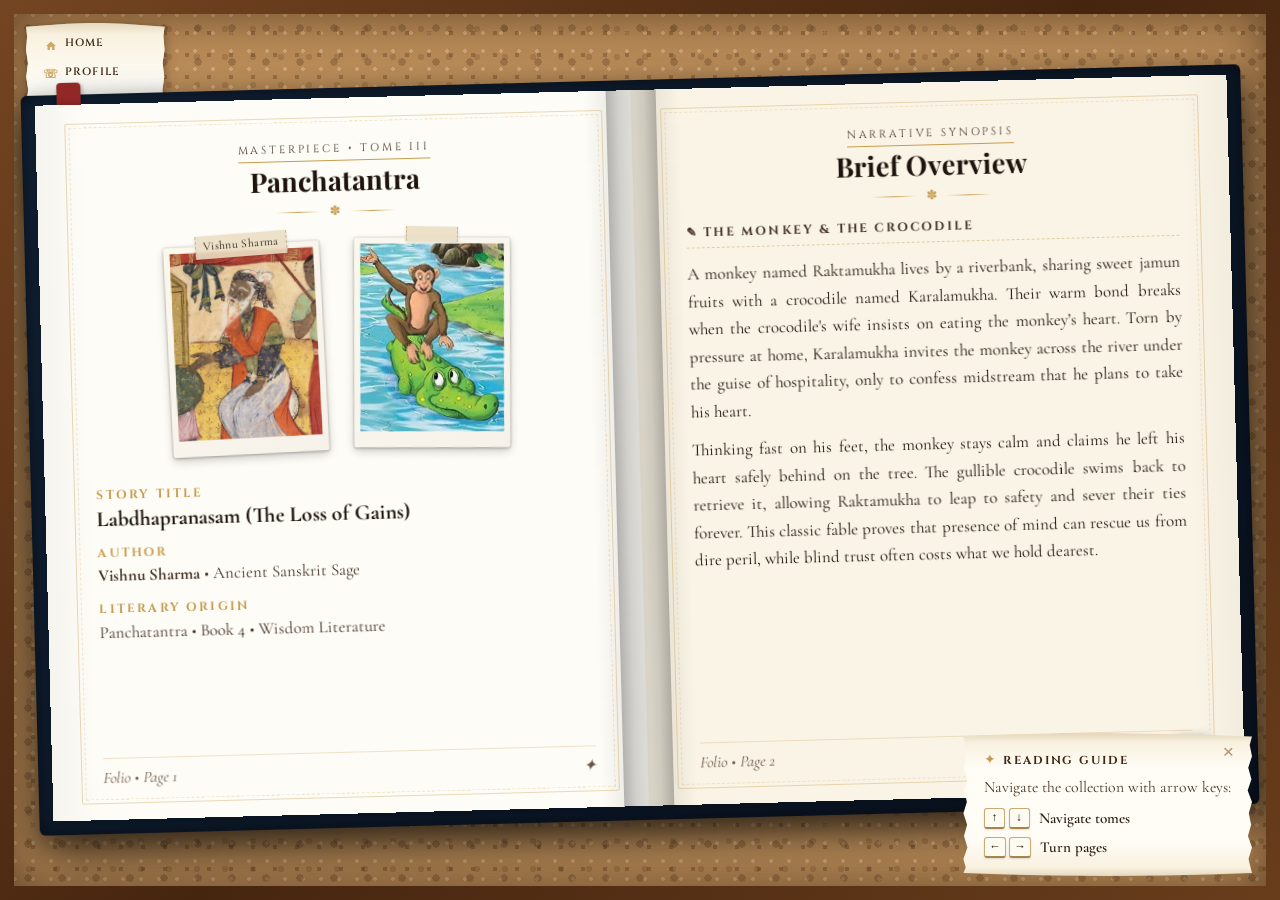
==== commit f965b172: "Display size fallback and overlay, also generated guide toast" ====
--- a/favorite-masterpiece.html
+++ b/favorite-masterpiece.html
@@ -13,18 +13,50 @@
     href="https://fonts.googleapis.com/css2?family=Cinzel:wght@500;600;700;800&family=Cormorant+Garamond:ital,wght@0,400;0,600;0,700;1,400;1,600&family=Playfair+Display:ital,wght@0,600;0,700;0,800;1,400&display=swap"
     rel="stylesheet">
 
+  <link rel="stylesheet" href="nav.css">
   <link rel="stylesheet" href="favorite-masterpiece.css">
+  <link rel="stylesheet" href="desktop-notice.css">
 </head>
 
 <body>
 
-        <!-- Top Navigation Vertical Torn Paper Menu Pinned to Bulletin Board -->
+  <!-- Desktop Interface Requirement Notice (Active below desktop resolution) -->
+  <aside class="desktop-only-overlay" role="dialog" aria-modal="true" aria-label="Desktop Display Required">
+    <div class="desktop-notice-card">
+      <div class="desktop-notice-icon" aria-hidden="true">
+        <svg viewBox="0 0 24 24" fill="none" stroke="currentColor" stroke-width="1.8" stroke-linecap="round"
+          stroke-linejoin="round">
+          <rect x="2" y="3" width="20" height="14" rx="2" ry="2" />
+          <line x1="8" y1="21" x2="16" y2="21" />
+          <line x1="12" y1="17" x2="12" y2="21" />
+        </svg>
+      </div>
+      <span class="desktop-notice-badge">Notice</span>
+      <h2 class="desktop-notice-title">Desktop Display Required</h2>
+      <div class="desktop-notice-divider" aria-hidden="true">&#10045;</div>
+      <p class="desktop-notice-desc">
+        This digital portfolio is crafted as an expansive, antique scrapbook with realistic two-page spreads and
+        classical typography designed for desktop viewports.
+      </p>
+      <p class="desktop-notice-subdesc">
+        Please open this portfolio on a desktop computer or maximize your browser display to view the collection.
+      </p>
+      <div class="desktop-notice-hint">
+        <span>Desktop Interface Only &bull; Min 1025px</span>
+      </div>
+    </div>
+  </aside>
+
+  <!-- Top Navigation Vertical Torn Paper Menu Pinned to Bulletin Board -->
   <nav class="board-top-nav" aria-label="Anthology Navigation">
     <div class="torn-paper-menu">
       <ul class="nav-menu-list">
         <li>
           <a href="index.html" class="nav-link">
-            <span class="nav-icon" aria-hidden="true"><svg class="nav-icon-svg" viewBox="0 0 24 24" width="12" height="12" fill="currentColor"><path d="M10 20v-6h4v6h5v-8h3L12 3 2 12h3v8z"/></svg></span>
+            <span class="nav-icon" aria-hidden="true"><svg class="nav-icon-svg" viewBox="0 0 24 24" width="12"
+                height="12" fill="currentColor">
+                <path d="M10 20v-6h4v6h5v-8h3L12 3 2 12h3v8z" />
+              </svg></span>
             <span class="nav-text">Home</span>
           </a>
         </li>
@@ -426,52 +458,8 @@
       }
     });
 
-    // Book slide sound on Back to Bookshelf click
-    (function () {
-      const slideAudio = new Audio('assets/book slide.mp3');
-      slideAudio.preload = 'auto';
-      const backBtn = document.querySelector('.back-button');
-      if (backBtn) {
-        backBtn.addEventListener('click', function (e) {
-          const href = this.href;
-          e.preventDefault();
-          try {
-            const sound = slideAudio.cloneNode();
-            sound.volume = 0.85;
-            sound.play().catch(() => { });
-            let navigated = false;
-            const navigate = () => {
-              if (navigated) return;
-              navigated = true;
-              clearTimeout(timer);
-              window.location.href = href;
-            };
-            sound.addEventListener('ended', navigate);
-            const timer = setTimeout(navigate, 420);
-          } catch (err) {
-            window.location.href = href;
-          }
-        });
-      }
-    })();
-      // Paper slide sound on navigating between books
-          const slideAudio = new Audio('assets/book slide.mp3');
-          slideAudio.preload = 'auto';
-          const navLinks = document.querySelectorAll('.nav-link:not(.is-active)');
-          navLinks.forEach((link) => {
-            link.addEventListener('click', function (e) {
-              const href = this.href;
-              e.preventDefault();
-              try {
-                slideAudio.currentTime = 0;
-                slideAudio.play().catch(() => {});
-              } catch (err) {}
-              setTimeout(() => {
-                window.location.href = href;
-              }, 240);
-            });
-          });
   </script>
+  <script src="book-nav.js"></script>
 
 </body>
 
--- a/nav.css
+++ b/nav.css
@@ -0,0 +1,308 @@
+/* ==========================================================================
+   ANTHOLOGY VERTICAL TORN-PAPER NAVIGATION MENU
+   Shared across all book interfaces (Tomes I - V)
+   ========================================================================== */
+
+.board-top-nav {
+  position: fixed;
+  top: calc(14px + 0.55rem);
+  left: calc(14px + 0.75rem);
+  z-index: 2; /* Sits on bulletin board behind the open book (z-index: 10) */
+  filter: drop-shadow(0 3px 7px rgba(35, 18, 8, 0.3)) drop-shadow(0 1px 2px rgba(0, 0, 0, 0.18));
+}
+
+/* Torn Paper Scrap Container (Scaled Down & Behind Books) */
+.torn-paper-menu {
+  display: inline-flex;
+  background-color: #faf4e4;
+  /* Curled parchment shading: subtle darkening toward top and bottom edges */
+  background-image:
+    linear-gradient(
+      180deg,
+      rgba(205, 182, 145, 0.45) 0%,
+      rgba(247, 238, 218, 0.5) 6%,
+      rgba(255, 253, 247, 0.95) 30%,
+      rgba(255, 253, 247, 0.95) 70%,
+      rgba(247, 238, 218, 0.5) 94%,
+      rgba(205, 182, 145, 0.45) 100%
+    );
+  padding: 0.65rem 0.95rem;
+  min-width: 112px;
+  position: relative;
+  /* Torn jagged edges on the left & right, gentle curved arch across top & bottom */
+  clip-path: polygon(
+    0% 4px, 15% 2.5px, 30% 1px, 50% 0px, 70% 1px, 85% 2.5px, 100% 4px,
+    99.2% 7%, 100% 14%, 98.6% 21%, 99.8% 28%, 98.4% 35%, 100% 42%, 99.1% 49%, 98.5% 56%, 100% 63%, 98.8% 70%, 99.6% 77%, 98.4% 84%, 100% 91%, 99% 96%,
+    100% calc(100% - 4px), 85% calc(100% - 2.5px), 70% calc(100% - 1px), 50% 100%, 30% calc(100% - 1px), 15% calc(100% - 2.5px), 0% calc(100% - 4px),
+    1% 96%, 0% 91%, 1.6% 84%, 0.4% 77%, 1.2% 70%, 0% 63%, 1.5% 56%, 0.9% 49%, 0% 42%, 1.6% 35%, 0.2% 28%, 1.4% 21%, 0% 14%, 0.8% 7%
+  );
+}
+
+/* Vertical Menu Navigation List */
+.nav-menu-list {
+  display: flex;
+  flex-direction: column;
+  gap: 0.28rem;
+  list-style: none;
+  margin: 0;
+  padding: 0;
+  width: 100%;
+}
+
+.nav-menu-list li {
+  display: flex;
+  align-items: center;
+  width: 100%;
+}
+
+/* Navigation Links */
+.nav-link {
+  display: inline-flex;
+  align-items: center;
+  gap: 0.48rem;
+  width: 100%;
+  color: #3e2715;
+  text-decoration: none;
+  font-family: var(--font-serif-display, "Cinzel", "Playfair Display", Georgia, serif);
+  font-size: 0.67rem;
+  letter-spacing: 0.10em;
+  text-transform: uppercase;
+  font-weight: 600;
+  padding: 0.16rem 0.15rem;
+  border-radius: 2px;
+  transition: color 0.18s ease, transform 0.15s ease;
+}
+
+.nav-icon {
+  font-size: 0.78rem;
+  color: var(--gold-accent, #c49a45);
+  display: inline-flex;
+  align-items: center;
+  justify-content: center;
+  width: 14px;
+  height: 14px;
+  line-height: 1;
+  opacity: 0.85;
+  transition: transform 0.2s ease, opacity 0.2s ease, color 0.2s ease;
+  flex-shrink: 0;
+}
+
+.nav-icon-svg {
+  width: 12px;
+  height: 12px;
+  fill: currentColor;
+  display: inline-block;
+  vertical-align: middle;
+}
+
+.nav-text {
+  display: inline-block;
+  padding-bottom: 2px;
+  border-bottom: 2px solid transparent;
+  transition: border-color 0.2s ease;
+}
+
+.nav-link:hover,
+.nav-link:focus-visible {
+  color: #8c4a1e;
+  outline: none;
+}
+
+.nav-link:hover .nav-icon,
+.nav-link:focus-visible .nav-icon {
+  opacity: 1;
+  transform: scale(1.15);
+  color: #8c4a1e;
+}
+
+/* Active Page with Dotted Underline Style */
+.nav-link.is-active {
+  color: #1a0f07;
+  font-weight: 800;
+}
+
+.nav-link.is-active .nav-icon {
+  color: #8c5a24;
+  opacity: 1;
+}
+
+.nav-link.is-active .nav-text {
+  border-bottom: 2px dotted #8c5a24;
+}
+
+/* Responsive Navigation for Narrow / Mobile Screens */
+@media (max-width: 768px) {
+  .board-top-nav {
+    position: relative;
+    top: auto;
+    left: auto;
+    margin: 0 auto 0.65rem auto;
+    display: flex;
+    justify-content: center;
+    width: fit-content;
+    z-index: 2;
+  }
+
+  .torn-paper-menu {
+    padding: 0.5rem 0.85rem;
+    min-width: 105px;
+  }
+
+  .nav-menu-list {
+    gap: 0.22rem;
+  }
+
+  .nav-link {
+    font-size: 0.62rem;
+    letter-spacing: 0.08em;
+  }
+}
+
+/* ==========================================================================
+   TORN PAPER READING TIP TOAST
+   Pops up on first book open to guide keyboard navigation
+   ========================================================================== */
+
+.paper-toast {
+  position: fixed;
+  bottom: 24px;
+  right: 28px;
+  z-index: 100;
+  max-width: 310px;
+  background-color: #faf4e4;
+  background-image:
+    linear-gradient(
+      180deg,
+      rgba(205, 182, 145, 0.45) 0%,
+      rgba(247, 238, 218, 0.5) 6%,
+      rgba(255, 253, 247, 0.95) 25%,
+      rgba(255, 253, 247, 0.95) 75%,
+      rgba(247, 238, 218, 0.5) 94%,
+      rgba(205, 182, 145, 0.45) 100%
+    );
+  padding: 1.05rem 1.3rem 1.1rem;
+  border-radius: 2px;
+  /* Torn paper jagged edges on sides and curled arch top/bottom */
+  clip-path: polygon(
+    0% 3px, 15% 1.5px, 30% 0.5px, 50% 0px, 70% 0.5px, 85% 1.5px, 100% 3px,
+    99.2% 8%, 100% 16%, 98.7% 24%, 99.8% 32%, 98.5% 40%, 100% 48%, 98.9% 56%, 99.7% 64%, 98.6% 72%, 100% 80%, 98.8% 88%, 99.5% 94%,
+    100% calc(100% - 3px), 85% calc(100% - 1.5px), 70% calc(100% - 0.5px), 50% 100%, 30% calc(100% - 0.5px), 15% calc(100% - 1.5px), 0% calc(100% - 3px),
+    0.8% 94%, 0% 88%, 1.4% 80%, 0.2% 72%, 1.3% 64%, 0% 56%, 1.2% 48%, 0.3% 40%, 1.4% 32%, 0% 24%, 1.1% 16%, 0.4% 8%
+  );
+  filter: drop-shadow(0 8px 22px rgba(35, 18, 8, 0.42)) drop-shadow(0 2px 5px rgba(0, 0, 0, 0.25));
+  opacity: 0;
+  transform: translateY(22px) scale(0.96);
+  pointer-events: none;
+  transition: opacity 0.5s cubic-bezier(0.2, 0.8, 0.25, 1), transform 0.5s cubic-bezier(0.2, 0.8, 0.25, 1);
+}
+
+.paper-toast.is-visible {
+  opacity: 1;
+  transform: translateY(0) scale(1);
+  pointer-events: auto;
+}
+
+.paper-toast.is-fading {
+  opacity: 0;
+  transform: translateY(14px) scale(0.96);
+  pointer-events: none;
+  transition: opacity 0.65s ease-in, transform 0.65s ease-in;
+}
+
+/* Close Button */
+.paper-toast-close {
+  position: absolute;
+  top: 5px;
+  right: 12px;
+  background: none;
+  border: none;
+  font-size: 1.2rem;
+  line-height: 1;
+  color: #8c5a24;
+  cursor: pointer;
+  padding: 3px 6px;
+  opacity: 0.65;
+  transition: opacity 0.2s ease, transform 0.2s ease, color 0.2s ease;
+}
+
+.paper-toast-close:hover {
+  opacity: 1;
+  transform: scale(1.15);
+  color: #5c2c08;
+}
+
+/* Header */
+.paper-toast-header {
+  display: flex;
+  align-items: center;
+  gap: 0.45rem;
+  margin-bottom: 0.38rem;
+}
+
+.paper-toast-pin {
+  color: var(--gold-accent, #c49a45);
+  font-size: 0.85rem;
+}
+
+.paper-toast-title {
+  font-family: var(--font-serif-display, "Cinzel", serif);
+  font-size: 0.72rem;
+  letter-spacing: 0.16em;
+  text-transform: uppercase;
+  color: #3e2715;
+  font-weight: 700;
+}
+
+/* Intro Text */
+.paper-toast-intro {
+  font-family: var(--font-serif-classic, "Cormorant Garamond", Garamond, serif);
+  font-size: 0.98rem;
+  line-height: 1.35;
+  color: #4a3322;
+  margin: 0 0 0.6rem 0;
+}
+
+/* Shortcuts Grid */
+.paper-toast-shortcuts {
+  display: flex;
+  flex-direction: column;
+  gap: 0.38rem;
+}
+
+.paper-toast-shortcut {
+  display: flex;
+  align-items: center;
+  gap: 0.55rem;
+}
+
+.paper-key-group {
+  display: inline-flex;
+  gap: 0.22rem;
+}
+
+/* Antique Keycap Style */
+.paper-key {
+  display: inline-flex;
+  align-items: center;
+  justify-content: center;
+  min-width: 21px;
+  height: 21px;
+  padding: 0 4px;
+  font-family: var(--font-serif-display, "Cinzel", serif);
+  font-size: 0.72rem;
+  font-weight: 700;
+  color: #241407;
+  background: #fdfaf2;
+  border: 1px solid #c9aa75;
+  border-bottom: 2px solid #a8834c;
+  border-radius: 3px;
+  box-shadow: 0 1px 2px rgba(0, 0, 0, 0.12);
+  line-height: 1;
+}
+
+.paper-key-desc {
+  font-family: var(--font-serif-classic, "Cormorant Garamond", Garamond, serif);
+  font-size: 0.95rem;
+  color: #2e1e12;
+  font-weight: 600;
+}
--- a/favorite-masterpiece.css
+++ b/favorite-masterpiece.css
@@ -1067,30 +1067,7 @@
     min-height: 100vh;
   }
 
-  .board-top-nav {
-    position: relative;
-    top: auto;
-    left: auto;
-    margin: 0 auto 0.65rem auto;
-    display: flex;
-    justify-content: center;
-    width: fit-content;
-    z-index: 2;
-  }
-
-  .torn-paper-menu {
-    padding: 0.5rem 0.85rem;
-    min-width: 105px;
-  }
-
-  .nav-menu-list {
-    gap: 0.22rem;
-  }
-
-  .nav-link {
-    font-size: 0.62rem;
-    letter-spacing: 0.08em;
-  }
+
 
   .open-book-container {
     height: auto;
--- a/desktop-notice.css
+++ b/desktop-notice.css
@@ -0,0 +1,183 @@
+/* ==========================================================================
+   DESKTOP RESOLUTION REQUIREMENT OVERLAY
+   Covers the entire screen with an antique parchment reminder when
+   the viewport is below desktop interface resolution.
+   ========================================================================== */
+
+.desktop-only-overlay {
+  display: none;
+}
+
+@media (max-width: 1024px), (max-height: 540px) {
+  /* Prevent interaction and background scrolling while covered */
+  body {
+    overflow: hidden !important;
+  }
+
+  .desktop-only-overlay {
+    display: flex !important;
+    position: fixed !important;
+    top: 0 !important;
+    left: 0 !important;
+    right: 0 !important;
+    bottom: 0 !important;
+    width: 100vw !important;
+    width: 100dvw !important;
+    height: 100vh !important;
+    height: 100dvh !important;
+    z-index: 999999 !important;
+    background: radial-gradient(
+      ellipse at center,
+      rgba(26, 17, 11, 0.95) 0%,
+      rgba(11, 7, 4, 0.98) 100%
+    );
+    backdrop-filter: blur(8px);
+    -webkit-backdrop-filter: blur(8px);
+    align-items: center;
+    justify-content: center;
+    padding: 1.5rem;
+    box-sizing: border-box;
+    text-align: center;
+    animation: fadeInNotice 0.3s ease-out;
+  }
+}
+
+@keyframes fadeInNotice {
+  from {
+    opacity: 0;
+    transform: scale(0.97);
+  }
+  to {
+    opacity: 1;
+    transform: scale(1);
+  }
+}
+
+/* Antique Parchment Notice Card */
+.desktop-notice-card {
+  position: relative;
+  max-width: 440px;
+  width: 90%;
+  background-color: #faf4e4;
+  background-image:
+    linear-gradient(
+      180deg,
+      rgba(215, 195, 160, 0.35) 0%,
+      rgba(247, 238, 218, 0.45) 5%,
+      rgba(255, 253, 248, 0.95) 25%,
+      rgba(255, 253, 248, 0.95) 75%,
+      rgba(247, 238, 218, 0.45) 95%,
+      rgba(215, 195, 160, 0.35) 100%
+    );
+  border: 1.5px solid #d4b578;
+  border-radius: 6px;
+  padding: 2.2rem 1.8rem 1.8rem;
+  box-shadow:
+    0 18px 40px rgba(0, 0, 0, 0.65),
+    0 4px 12px rgba(0, 0, 0, 0.35),
+    inset 0 0 0 4px rgba(255, 255, 255, 0.6),
+    inset 0 0 0 5px rgba(198, 156, 78, 0.3);
+  color: #231b15;
+  box-sizing: border-box;
+}
+
+/* Monitor / Screen Icon Emblem */
+.desktop-notice-icon {
+  display: inline-flex;
+  align-items: center;
+  justify-content: center;
+  width: 58px;
+  height: 58px;
+  border-radius: 50%;
+  background: radial-gradient(circle, #fcf8ee 0%, #ede0c7 100%);
+  border: 1.5px solid #c69c4e;
+  box-shadow: 0 4px 10px rgba(0, 0, 0, 0.12);
+  color: #8c5a24;
+  margin-bottom: 1rem;
+}
+
+.desktop-notice-icon svg {
+  width: 30px;
+  height: 30px;
+  display: block;
+}
+
+/* Top Badge */
+.desktop-notice-badge {
+  display: block;
+  font-family: var(--font-serif-display, 'Cinzel', serif);
+  font-size: 0.72rem;
+  letter-spacing: 0.18em;
+  text-transform: uppercase;
+  color: #966129;
+  font-weight: 700;
+  margin-bottom: 0.45rem;
+}
+
+/* Title */
+.desktop-notice-title {
+  font-family: var(--font-serif-display, 'Cinzel', serif);
+  font-size: 1.38rem;
+  font-weight: 700;
+  color: #24170d;
+  line-height: 1.25;
+  letter-spacing: 0.04em;
+  margin-bottom: 0.75rem;
+}
+
+/* Classical Ornament Divider */
+.desktop-notice-divider {
+  display: flex;
+  align-items: center;
+  justify-content: center;
+  gap: 0.6rem;
+  color: #c69c4e;
+  font-size: 0.85rem;
+  margin-bottom: 1rem;
+}
+
+.desktop-notice-divider::before,
+.desktop-notice-divider::after {
+  content: "";
+  height: 1px;
+  width: 48px;
+  background: linear-gradient(90deg, transparent, #c69c4e, transparent);
+}
+
+/* Descriptive Text */
+.desktop-notice-desc {
+  font-family: var(--font-serif-classic, 'Cormorant Garamond', Garamond, serif);
+  font-size: 1.12rem;
+  line-height: 1.55;
+  color: #4a3628;
+  margin-bottom: 0.8rem;
+}
+
+.desktop-notice-subdesc {
+  font-family: var(--font-serif-classic, 'Cormorant Garamond', Garamond, serif);
+  font-size: 0.98rem;
+  line-height: 1.45;
+  color: #6d5442;
+  margin-bottom: 1.2rem;
+}
+
+/* Resolution Badge */
+.desktop-notice-hint {
+  display: inline-flex;
+  align-items: center;
+  gap: 0.4rem;
+  background: rgba(198, 156, 78, 0.12);
+  border: 1px dashed rgba(198, 156, 78, 0.45);
+  border-radius: 4px;
+  padding: 0.4rem 0.85rem;
+  font-family: var(--font-serif-display, 'Cinzel', serif);
+  font-size: 0.68rem;
+  letter-spacing: 0.08em;
+  color: #724618;
+  text-transform: uppercase;
+}
+
+.desktop-notice-hint strong {
+  color: #3b220b;
+}
+
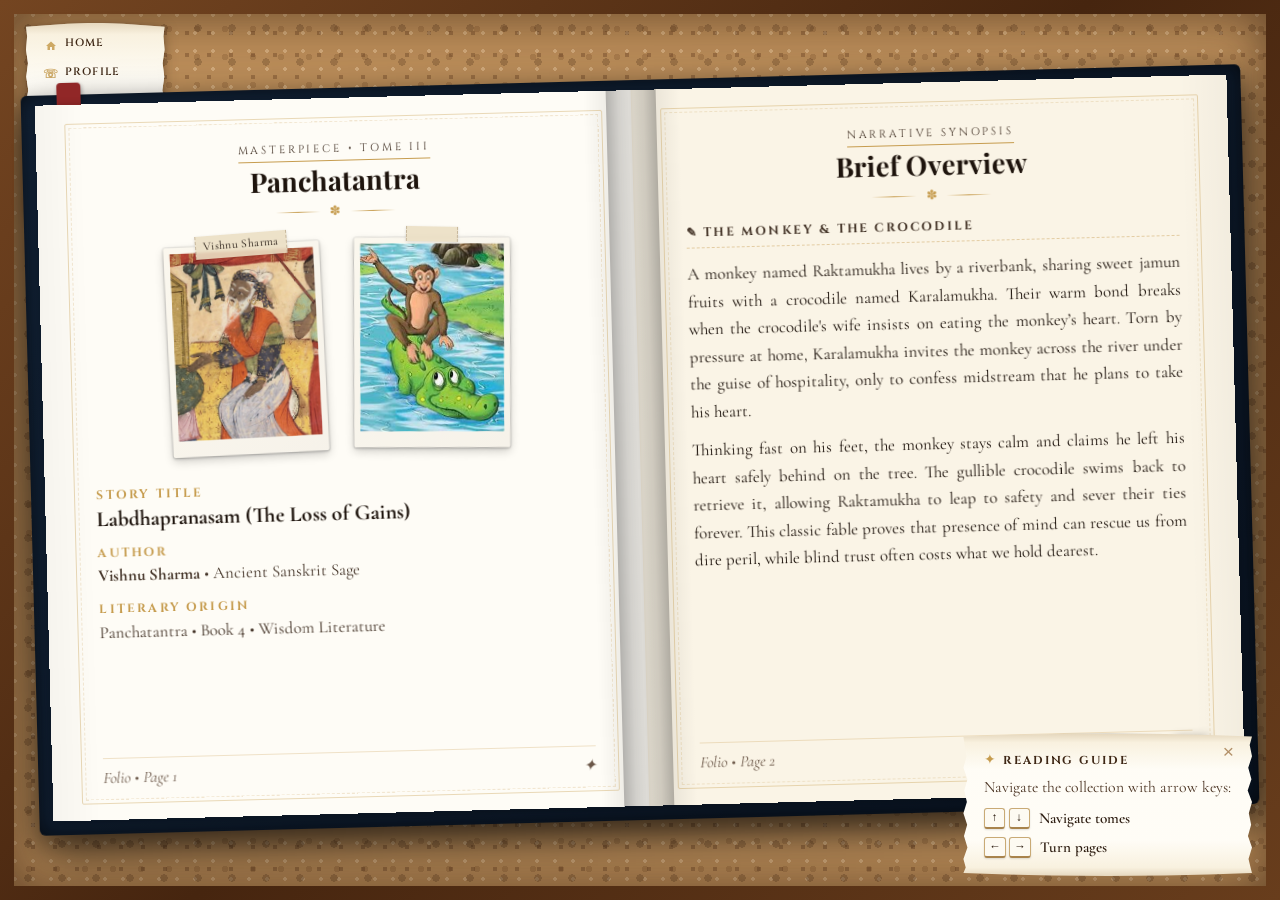
==== commit c575edfb: "Finished up and cleaned overall code, also added image zoom functionality" ====
--- a/favorite-masterpiece.html
+++ b/favorite-masterpiece.html
@@ -4,7 +4,7 @@
 <head>
   <meta charset="UTF-8">
   <meta name="viewport" content="width=device-width, initial-scale=1.0">
-  <title>Tome III &bull; Favorite Literary Masterpiece | Great Books</title>
+  <title>Tome III - Favorite Literary Masterpiece</title>
 
   <!-- Google Fonts for Classical Aesthetic (Identical to Tome I & Tome II) -->
   <link rel="preconnect" href="https://fonts.googleapis.com">
@@ -197,7 +197,6 @@
 
       </div>
 
-
       <!-- ========================================================
            SPREAD 2: Pages 3 & 4
            ======================================================== -->
--- a/favorite-masterpiece.css
+++ b/favorite-masterpiece.css
@@ -71,138 +71,6 @@
   justify-content: center;
   padding: 0.6rem 1rem;
   overflow: hidden !important;
-}
-
-/* ==========================================================================
-   Top Navigation: Vertical Torn Paper Menu (Pinned to Bulletin Board)
-   ========================================================================== */
-
-.board-top-nav {
-  position: fixed;
-  top: calc(14px + 0.55rem);
-  left: calc(14px + 0.75rem);
-  z-index: 2; /* Sits on bulletin board behind the open book (z-index: 10) */
-  filter: drop-shadow(0 3px 7px rgba(35, 18, 8, 0.3)) drop-shadow(0 1px 2px rgba(0, 0, 0, 0.18));
-  /* No container hover effect */
-}
-
-/* Torn Paper Scrap Container (Scaled Down & Behind Books) */
-.torn-paper-menu {
-  display: inline-flex;
-  background-color: #faf4e4;
-  /* Curled parchment shading: subtle darkening toward top and bottom edges */
-  background-image:
-    linear-gradient(
-      180deg,
-      rgba(205, 182, 145, 0.45) 0%,
-      rgba(247, 238, 218, 0.5) 6%,
-      rgba(255, 253, 247, 0.95) 30%,
-      rgba(255, 253, 247, 0.95) 70%,
-      rgba(247, 238, 218, 0.5) 94%,
-      rgba(205, 182, 145, 0.45) 100%
-    );
-  padding: 0.65rem 0.95rem;
-  min-width: 112px;
-  position: relative;
-  /* Torn jagged edges on the left & right, gentle curved arch across top & bottom */
-  clip-path: polygon(
-    0% 4px, 15% 2.5px, 30% 1px, 50% 0px, 70% 1px, 85% 2.5px, 100% 4px,
-    99.2% 7%, 100% 14%, 98.6% 21%, 99.8% 28%, 98.4% 35%, 100% 42%, 99.1% 49%, 98.5% 56%, 100% 63%, 98.8% 70%, 99.6% 77%, 98.4% 84%, 100% 91%, 99% 96%,
-    100% calc(100% - 4px), 85% calc(100% - 2.5px), 70% calc(100% - 1px), 50% 100%, 30% calc(100% - 1px), 15% calc(100% - 2.5px), 0% calc(100% - 4px),
-    1% 96%, 0% 91%, 1.6% 84%, 0.4% 77%, 1.2% 70%, 0% 63%, 1.5% 56%, 0.9% 49%, 0% 42%, 1.6% 35%, 0.2% 28%, 1.4% 21%, 0% 14%, 0.8% 7%
-  );
-}
-
-/* Vertical Menu Navigation List */
-.nav-menu-list {
-  display: flex;
-  flex-direction: column;
-  gap: 0.28rem;
-  list-style: none;
-  margin: 0;
-  padding: 0;
-  width: 100%;
-}
-
-.nav-menu-list li {
-  display: flex;
-  align-items: center;
-  width: 100%;
-}
-
-/* Navigation Links */
-.nav-link {
-  display: inline-flex;
-  align-items: center;
-  gap: 0.48rem;
-  width: 100%;
-  color: #3e2715;
-  text-decoration: none;
-  font-family: var(--font-serif-display);
-  font-size: 0.67rem;
-  letter-spacing: 0.10em;
-  text-transform: uppercase;
-  font-weight: 600;
-  padding: 0.16rem 0.15rem;
-  border-radius: 2px;
-  transition: color 0.18s ease, transform 0.15s ease;
-}
-
-.nav-icon {
-  font-size: 0.78rem;
-  color: var(--gold-accent);
-  display: inline-flex;
-  align-items: center;
-  justify-content: center;
-  width: 14px;
-  height: 14px;
-  line-height: 1;
-  opacity: 0.85;
-  transition: transform 0.2s ease, opacity 0.2s ease, color 0.2s ease;
-  flex-shrink: 0;
-}
-
-.nav-icon-svg {
-  width: 12px;
-  height: 12px;
-  fill: currentColor;
-  display: inline-block;
-  vertical-align: middle;
-}
-
-.nav-text {
-  display: inline-block;
-  padding-bottom: 2px;
-  border-bottom: 2px solid transparent;
-  transition: border-color 0.2s ease;
-}
-
-.nav-link:hover,
-.nav-link:focus-visible {
-  color: #8c4a1e;
-  outline: none;
-}
-
-.nav-link:hover .nav-icon,
-.nav-link:focus-visible .nav-icon {
-  opacity: 1;
-  transform: scale(1.15);
-  color: #8c4a1e;
-}
-
-/* Active Page with Dotted Underline Style */
-.nav-link.is-active {
-  color: #1a0f07;
-  font-weight: 800;
-}
-
-.nav-link.is-active .nav-icon {
-  color: #8c5a24;
-  opacity: 1;
-}
-
-.nav-link.is-active .nav-text {
-  border-bottom: 2px dotted #8c5a24;
 }
 
 /* ==========================================================================
@@ -461,7 +329,7 @@
   height: 210px;
   margin: 0;
   transition: transform 0.25s ease, box-shadow 0.25s ease;
-  cursor: pointer;
+  cursor: default;
 }
 
 /* Portrait author image on left (enlarged portrait) */
@@ -1067,8 +935,6 @@
     min-height: 100vh;
   }
 
-
-
   .open-book-container {
     height: auto;
     max-height: none;
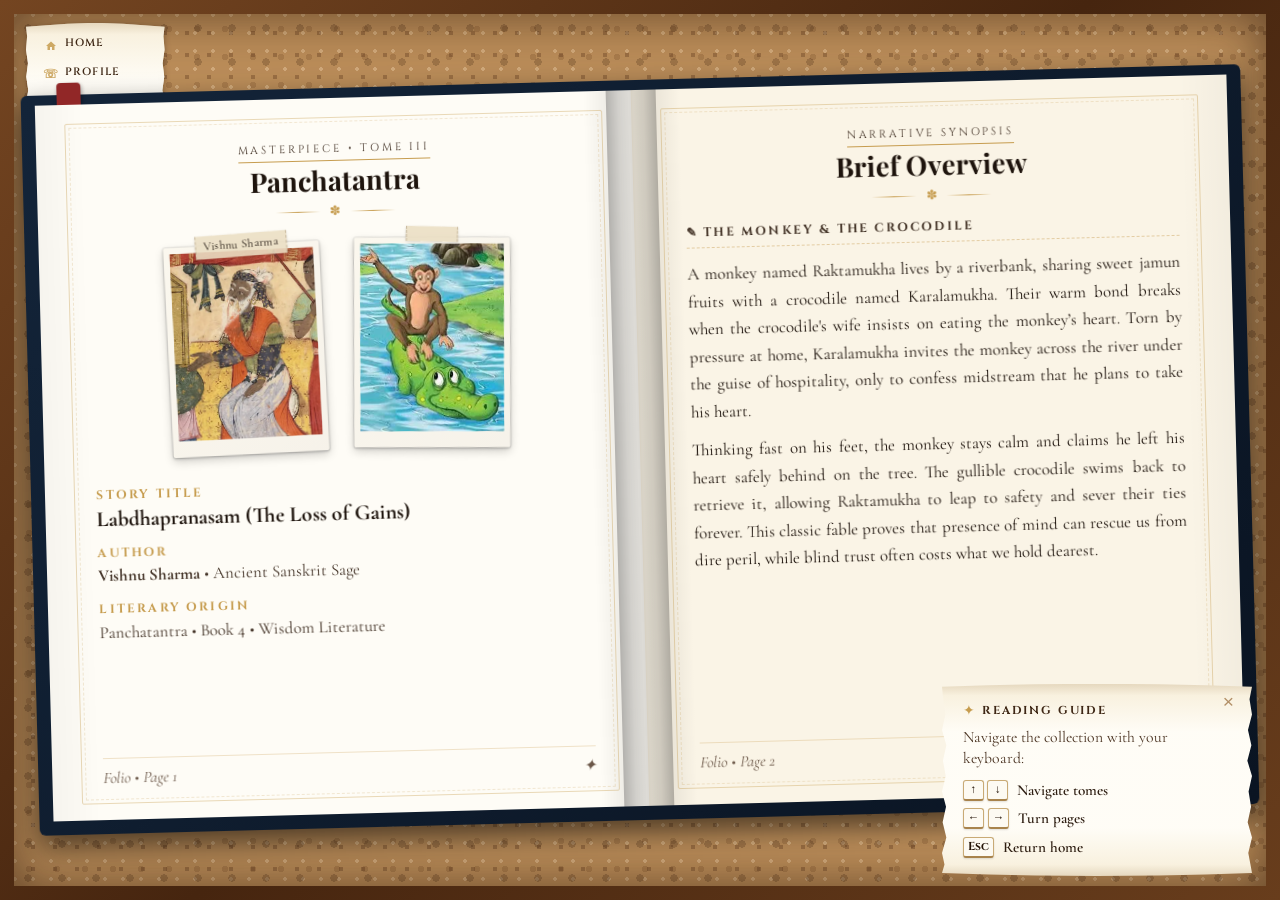
==== commit b1105bf1: "Optimized UI" ====
--- a/favorite-masterpiece.html
+++ b/favorite-masterpiece.html
@@ -6,16 +6,20 @@
   <meta name="viewport" content="width=device-width, initial-scale=1.0">
   <title>Tome III - Favorite Literary Masterpiece</title>
 
+  <!-- Adaptive performance mode: decides before styles paint -->
+  <script src="perf.js"></script>
+
   <!-- Google Fonts for Classical Aesthetic (Identical to Tome I & Tome II) -->
   <link rel="preconnect" href="https://fonts.googleapis.com">
   <link rel="preconnect" href="https://fonts.gstatic.com" crossorigin>
   <link
-    href="https://fonts.googleapis.com/css2?family=Cinzel:wght@500;600;700;800&family=Cormorant+Garamond:ital,wght@0,400;0,600;0,700;1,400;1,600&family=Playfair+Display:ital,wght@0,600;0,700;0,800;1,400&display=swap"
+    href="https://fonts.googleapis.com/css2?family=Cinzel:wght@400;600;700&family=Cormorant+Garamond:ital,wght@0,400;0,600;0,700;1,400&family=Playfair+Display:wght@700&display=swap"
     rel="stylesheet">
 
   <link rel="stylesheet" href="nav.css">
   <link rel="stylesheet" href="favorite-masterpiece.css">
   <link rel="stylesheet" href="desktop-notice.css">
+  <link rel="stylesheet" href="perf-lite.css">
 </head>
 
 <body>
@@ -121,14 +125,14 @@
             <div class="analysis-duo-gallery" aria-label="Vishnu Sharma and Panchatantra">
               <figure class="duo-card duo-author">
                 <span class="tape">Vishnu Sharma</span>
-                <img src="images/Vishnu Sharma.jpg" alt="Portrait of Vishnu Sharma" class="duo-thumb"
-                  onerror="this.style.display='none'" loading="lazy" decoding="async">
+                <img src="images/opt/Vishnu Sharma.webp" alt="Portrait of Vishnu Sharma" class="duo-thumb"
+                  width="500" height="818" onerror="this.style.display='none'" loading="lazy" decoding="async">
               </figure>
 
               <figure class="duo-card duo-story">
                 <span class="tape" aria-hidden="true"></span>
-                <img src="images/Panchatantra.jpg" alt="Panchatantra fable illustration" class="duo-thumb"
-                  onerror="this.style.display='none'" loading="lazy" decoding="async">
+                <img src="images/opt/Panchatantra.webp" alt="Panchatantra fable illustration" class="duo-thumb"
+                  width="237" height="280" onerror="this.style.display='none'" loading="lazy" decoding="async">
               </figure>
             </div>
 
@@ -298,13 +302,21 @@
   </article>
 
   <!-- Sound Effect on Page Turn -->
-  <audio id="page-turn-sound" src="assets/page turn.mp3" preload="auto"></audio>
+  <audio id="page-turn-sound" src="assets/page turn.mp3" preload="none"></audio>
 
   <!-- Interactive Spread Switcher: Text Fade-Out -> Curved Page Turn -> Text Fade-In -->
   <script>
     let isTurning = false;
     let page2Clone = null;
     let page3Clone = null;
+
+    function prefersReducedMotion() {
+      return window.matchMedia && window.matchMedia('(prefers-reduced-motion: reduce)').matches;
+    }
+
+    function isLiteMode() {
+      return document.documentElement.classList.contains('perf-lite');
+    }
 
     function getOrCreateClones() {
       if (!page2Clone || !page3Clone) {
@@ -326,11 +338,10 @@
       const turnAudio = document.getElementById('page-turn-sound');
       if (!turnAudio) return;
       try {
-        const sound = turnAudio.cloneNode();
-        sound.volume = 0.85;
-        sound.play().catch(() => { });
+        turnAudio.currentTime = 0;
+        turnAudio.volume = 0.85;
+        turnAudio.play().catch(() => { });
       } catch (e) {
-        turnAudio.currentTime = 0;
         turnAudio.play().catch(() => { });
       }
     }
@@ -356,17 +367,20 @@
         bookContainer.classList.add('turning-in-progress');
       }
 
-      // Fallback for mobile / small screens where pages stack vertically
-      if (window.innerWidth <= 768 || !flippingLeaf || !leafFront || !leafBack) {
+      // Reduced-motion users and small screens get a cheap crossfade.
+      // Lightweight desktops still get the 3D page turn (optimized & quicker).
+      if (window.innerWidth <= 768 || prefersReducedMotion() || !flippingLeaf || !leafFront || !leafBack) {
         isTurning = true;
         const outgoingSpread = targetSpread === 2 ? spread1 : spread2;
         const incomingSpread = targetSpread === 2 ? spread2 : spread1;
+        outgoingSpread.classList.add('leaving-spread');
         outgoingSpread.classList.remove('active-spread');
         incomingSpread.classList.add('active-spread');
         setTimeout(() => {
+          outgoingSpread.classList.remove('leaving-spread');
           if (bookContainer) bookContainer.classList.remove('turning-in-progress');
           isTurning = false;
-        }, 280);
+        }, 180);
         return;
       }
 
@@ -400,7 +414,8 @@
           });
         };
 
-        const timer = setTimeout(completeTurn, 780);
+        const turnMs = isLiteMode() ? 430 : 500;
+        const timer = setTimeout(completeTurn, turnMs + 30);
         flippingLeaf.addEventListener('animationend', () => {
           clearTimeout(timer);
           completeTurn();
@@ -433,19 +448,13 @@
           });
         };
 
-        const timer = setTimeout(completeTurn, 780);
+        const turnMs = isLiteMode() ? 430 : 500;
+        const timer = setTimeout(completeTurn, turnMs + 30);
         flippingLeaf.addEventListener('animationend', () => {
           clearTimeout(timer);
           completeTurn();
         }, { once: true });
       }
-    }
-
-    // Pre-cache clones as soon as DOM is ready for zero latency on first turn
-    if (document.readyState === 'loading') {
-      document.addEventListener('DOMContentLoaded', getOrCreateClones);
-    } else {
-      getOrCreateClones();
     }
 
     // Keyboard navigation (Arrow keys and Page Up/Down)
--- a/nav.css
+++ b/nav.css
@@ -7,8 +7,9 @@
   position: fixed;
   top: calc(14px + 0.55rem);
   left: calc(14px + 0.75rem);
-  z-index: 2; /* Sits on bulletin board behind the open book (z-index: 10) */
-  filter: drop-shadow(0 3px 7px rgba(35, 18, 8, 0.3)) drop-shadow(0 1px 2px rgba(0, 0, 0, 0.18));
+  z-index: 2;
+  /* Sits on bulletin board behind the open book (z-index: 10) */
+  filter: drop-shadow(0 2px 4px rgba(35, 18, 8, 0.35));
 }
 
 /* Torn Paper Scrap Container (Scaled Down & Behind Books) */
@@ -17,25 +18,21 @@
   background-color: #faf4e4;
   /* Curled parchment shading: subtle darkening toward top and bottom edges */
   background-image:
-    linear-gradient(
-      180deg,
+    linear-gradient(180deg,
       rgba(205, 182, 145, 0.45) 0%,
       rgba(247, 238, 218, 0.5) 6%,
       rgba(255, 253, 247, 0.95) 30%,
       rgba(255, 253, 247, 0.95) 70%,
       rgba(247, 238, 218, 0.5) 94%,
-      rgba(205, 182, 145, 0.45) 100%
-    );
+      rgba(205, 182, 145, 0.45) 100%);
   padding: 0.65rem 0.95rem;
   min-width: 112px;
   position: relative;
   /* Torn jagged edges on the left & right, gentle curved arch across top & bottom */
-  clip-path: polygon(
-    0% 4px, 15% 2.5px, 30% 1px, 50% 0px, 70% 1px, 85% 2.5px, 100% 4px,
-    99.2% 7%, 100% 14%, 98.6% 21%, 99.8% 28%, 98.4% 35%, 100% 42%, 99.1% 49%, 98.5% 56%, 100% 63%, 98.8% 70%, 99.6% 77%, 98.4% 84%, 100% 91%, 99% 96%,
-    100% calc(100% - 4px), 85% calc(100% - 2.5px), 70% calc(100% - 1px), 50% 100%, 30% calc(100% - 1px), 15% calc(100% - 2.5px), 0% calc(100% - 4px),
-    1% 96%, 0% 91%, 1.6% 84%, 0.4% 77%, 1.2% 70%, 0% 63%, 1.5% 56%, 0.9% 49%, 0% 42%, 1.6% 35%, 0.2% 28%, 1.4% 21%, 0% 14%, 0.8% 7%
-  );
+  clip-path: polygon(0% 4px, 15% 2.5px, 30% 1px, 50% 0px, 70% 1px, 85% 2.5px, 100% 4px,
+      99.2% 7%, 100% 14%, 98.6% 21%, 99.8% 28%, 98.4% 35%, 100% 42%, 99.1% 49%, 98.5% 56%, 100% 63%, 98.8% 70%, 99.6% 77%, 98.4% 84%, 100% 91%, 99% 96%,
+      100% calc(100% - 4px), 85% calc(100% - 2.5px), 70% calc(100% - 1px), 50% 100%, 30% calc(100% - 1px), 15% calc(100% - 2.5px), 0% calc(100% - 4px),
+      1% 96%, 0% 91%, 1.6% 84%, 0.4% 77%, 1.2% 70%, 0% 63%, 1.5% 56%, 0.9% 49%, 0% 42%, 1.6% 35%, 0.2% 28%, 1.4% 21%, 0% 14%, 0.8% 7%);
 }
 
 /* Vertical Menu Navigation List */
@@ -118,7 +115,7 @@
 /* Active Page with Dotted Underline Style */
 .nav-link.is-active {
   color: #1a0f07;
-  font-weight: 800;
+  font-weight: 700;
 }
 
 .nav-link.is-active .nav-icon {
@@ -171,42 +168,99 @@
   max-width: 310px;
   background-color: #faf4e4;
   background-image:
-    linear-gradient(
-      180deg,
+    linear-gradient(180deg,
       rgba(205, 182, 145, 0.45) 0%,
       rgba(247, 238, 218, 0.5) 6%,
       rgba(255, 253, 247, 0.95) 25%,
       rgba(255, 253, 247, 0.95) 75%,
       rgba(247, 238, 218, 0.5) 94%,
-      rgba(205, 182, 145, 0.45) 100%
-    );
+      rgba(205, 182, 145, 0.45) 100%);
   padding: 1.05rem 1.3rem 1.1rem;
   border-radius: 2px;
   /* Torn paper jagged edges on sides and curled arch top/bottom */
-  clip-path: polygon(
-    0% 3px, 15% 1.5px, 30% 0.5px, 50% 0px, 70% 0.5px, 85% 1.5px, 100% 3px,
-    99.2% 8%, 100% 16%, 98.7% 24%, 99.8% 32%, 98.5% 40%, 100% 48%, 98.9% 56%, 99.7% 64%, 98.6% 72%, 100% 80%, 98.8% 88%, 99.5% 94%,
-    100% calc(100% - 3px), 85% calc(100% - 1.5px), 70% calc(100% - 0.5px), 50% 100%, 30% calc(100% - 0.5px), 15% calc(100% - 1.5px), 0% calc(100% - 3px),
-    0.8% 94%, 0% 88%, 1.4% 80%, 0.2% 72%, 1.3% 64%, 0% 56%, 1.2% 48%, 0.3% 40%, 1.4% 32%, 0% 24%, 1.1% 16%, 0.4% 8%
-  );
-  filter: drop-shadow(0 8px 22px rgba(35, 18, 8, 0.42)) drop-shadow(0 2px 5px rgba(0, 0, 0, 0.25));
+  clip-path: polygon(0% 3px, 15% 1.5px, 30% 0.5px, 50% 0px, 70% 0.5px, 85% 1.5px, 100% 3px,
+      99.2% 8%, 100% 16%, 98.7% 24%, 99.8% 32%, 98.5% 40%, 100% 48%, 98.9% 56%, 99.7% 64%, 98.6% 72%, 100% 80%, 98.8% 88%, 99.5% 94%,
+      100% calc(100% - 3px), 85% calc(100% - 1.5px), 70% calc(100% - 0.5px), 50% 100%, 30% calc(100% - 0.5px), 15% calc(100% - 1.5px), 0% calc(100% - 3px),
+      0.8% 94%, 0% 88%, 1.4% 80%, 0.2% 72%, 1.3% 64%, 0% 56%, 1.2% 48%, 0.3% 40%, 1.4% 32%, 0% 24%, 1.1% 16%, 0.4% 8%);
+  filter: drop-shadow(0 4px 12px rgba(35, 18, 8, 0.4));
   opacity: 0;
   transform: translateY(22px) scale(0.96);
   pointer-events: none;
-  transition: opacity 0.5s cubic-bezier(0.2, 0.8, 0.25, 1), transform 0.5s cubic-bezier(0.2, 0.8, 0.25, 1);
+  visibility: hidden;
+  transition:
+    opacity 0.5s cubic-bezier(0.2, 0.8, 0.25, 1),
+    transform 0.5s cubic-bezier(0.2, 0.8, 0.25, 1),
+    visibility 0s linear 0.5s;
 }
 
 .paper-toast.is-visible {
   opacity: 1;
   transform: translateY(0) scale(1);
   pointer-events: auto;
-}
-
-.paper-toast.is-fading {
+  visibility: visible;
+  transition:
+    opacity 0.5s cubic-bezier(0.2, 0.8, 0.25, 1),
+    transform 0.5s cubic-bezier(0.2, 0.8, 0.25, 1),
+    visibility 0s linear 0s;
+}
+
+/* Collapsed state: a small, transparent tip icon button */
+.paper-toast-tip {
+  position: fixed;
+  bottom: 26px;
+  right: 30px;
+  z-index: 99;
+  /* Sits beneath the paper panel while it fades out */
+  display: inline-flex;
+  align-items: center;
+  justify-content: center;
+  width: 42px;
+  height: 42px;
+  padding: 0;
+  background: transparent;
+  border: none;
+  border-radius: 50%;
+  color: #ffffff;
+  filter: drop-shadow(0 2px 4px rgba(35, 18, 8, 0.75));
+  line-height: 1;
+  cursor: pointer;
   opacity: 0;
-  transform: translateY(14px) scale(0.96);
-  pointer-events: none;
-  transition: opacity 0.65s ease-in, transform 0.65s ease-in;
+  visibility: hidden;
+  transform: translateY(8px) scale(0.8);
+  transition:
+    opacity 0.35s ease,
+    transform 0.35s ease,
+    color 0.2s ease,
+    visibility 0s linear 0.35s;
+}
+
+.paper-toast-tip-icon {
+  width: 24px;
+  height: 24px;
+  display: block;
+}
+
+.paper-toast-tip.is-visible {
+  opacity: 0.5;
+  visibility: visible;
+  transform: translateY(0) scale(1);
+  transition:
+    opacity 0.35s ease,
+    transform 0.35s ease,
+    color 0.2s ease,
+    visibility 0s linear 0s;
+}
+
+.paper-toast-tip:hover,
+.paper-toast-tip:focus-visible {
+  opacity: 0.8;
+  color: #ffffff;
+  transform: translateY(0) scale(1.14);
+}
+
+.paper-toast-tip:focus-visible {
+  outline: 2px solid rgba(196, 154, 69, 0.75);
+  outline-offset: 3px;
 }
 
 /* Close Button */
@@ -305,4 +359,4 @@
   font-size: 0.95rem;
   color: #2e1e12;
   font-weight: 600;
-}
+}
--- a/favorite-masterpiece.css
+++ b/favorite-masterpiece.css
@@ -161,6 +161,11 @@
   pointer-events: none;
   z-index: 10;
   transition: opacity 0.35s ease, visibility 0.35s ease;
+}
+
+/* Skip layout and paint for spreads that are not on screen. */
+.book-spread:not(.active-spread):not(.spread-underneath):not(.leaving-spread) {
+  content-visibility: hidden;
 }
 
 .book-spread.active-spread {
@@ -658,6 +663,10 @@
   pointer-events: none;
   z-index: 30;
   display: none;
+}
+
+.flipping-page-leaf.flip-forward,
+.flipping-page-leaf.flip-backward {
   will-change: transform;
 }
 
@@ -665,14 +674,14 @@
   display: block;
   right: 0;
   transform-origin: left center;
-  animation: smoothFlipForward 0.76s forwards;
+  animation: smoothFlipForward 0.48s forwards;
 }
 
 .flipping-page-leaf.flip-backward {
   display: block;
   left: 0;
   transform-origin: right center;
-  animation: smoothFlipBackward 0.76s forwards;
+  animation: smoothFlipBackward 0.48s forwards;
 }
 
 .leaf-side {
@@ -725,7 +734,6 @@
   pointer-events: none;
   z-index: 50;
   opacity: 0;
-  will-change: opacity;
 }
 
 .leaf-front::after {
@@ -737,19 +745,19 @@
 }
 
 .flip-forward .leaf-front::after {
-  animation: frontSheenForward 0.76s forwards;
+  animation: frontSheenForward 0.48s forwards;
 }
 
 .flip-forward .leaf-back::after {
-  animation: backSheenForward 0.76s forwards;
+  animation: backSheenForward 0.48s forwards;
 }
 
 .flip-backward .leaf-front::after {
-  animation: frontSheenBackward 0.76s forwards;
+  animation: frontSheenBackward 0.48s forwards;
 }
 
 .flip-backward .leaf-back::after {
-  animation: backSheenBackward 0.76s forwards;
+  animation: backSheenBackward 0.48s forwards;
 }
 
 @keyframes smoothFlipForward {
@@ -849,6 +857,13 @@
   pointer-events: none;
   z-index: 15;
   opacity: 0;
+}
+
+/* Promote the swaying layers only while the turn is actually running. */
+.flip-forward .leaf-side::after,
+.flip-backward .leaf-side::after,
+.flip-forward ~ .page-turning-shadow,
+.flip-backward ~ .page-turning-shadow {
   will-change: opacity;
 }
 
@@ -863,19 +878,19 @@
 }
 
 .flip-forward ~ .shadow-right {
-  animation: shadowLift 0.76s forwards;
+  animation: shadowLift 0.48s forwards;
 }
 
 .flip-forward ~ .shadow-left {
-  animation: shadowLand 0.76s forwards;
+  animation: shadowLand 0.48s forwards;
 }
 
 .flip-backward ~ .shadow-left {
-  animation: shadowLift 0.76s forwards;
+  animation: shadowLift 0.48s forwards;
 }
 
 .flip-backward ~ .shadow-right {
-  animation: shadowLand 0.76s forwards;
+  animation: shadowLand 0.48s forwards;
 }
 
 @keyframes shadowLift {
--- a/perf-lite.css
+++ b/perf-lite.css
@@ -0,0 +1,169 @@
+/* ==========================================================================
+   PERFORMANCE LAYER
+   Shared by every page. Two jobs:
+   1. Respect prefers-reduced-motion everywhere.
+   2. Provide a lightweight rendering path (.perf-lite) for low-end desktops.
+
+   Loaded after the page stylesheet so these rules win without needing
+   to fight the cascade with high specificity everywhere.
+   ========================================================================== */
+
+/* --------------------------------------------------------------------------
+   1. Reduced motion: keep the layout, remove the movement.
+   -------------------------------------------------------------------------- */
+@media (prefers-reduced-motion: reduce) {
+  *,
+  *::before,
+  *::after {
+    animation-duration: 0.01ms !important;
+    animation-iteration-count: 1 !important;
+    animation-delay: 0ms !important;
+    transition-duration: 0.01ms !important;
+    transition-delay: 0ms !important;
+    scroll-behavior: auto !important;
+  }
+}
+
+/* --------------------------------------------------------------------------
+   2. Lightweight mode
+   -------------------------------------------------------------------------- */
+
+/* Full-screen backdrop blur is the single most expensive effect on weak GPUs. */
+.perf-lite *,
+.perf-lite *::before,
+.perf-lite *::after {
+  backdrop-filter: none !important;
+  -webkit-backdrop-filter: none !important;
+}
+
+.perf-lite .credits-letter-overlay {
+  background: rgba(14, 9, 6, 0.95) !important;
+}
+
+.perf-lite .photo-modal-backdrop {
+  background: rgba(14, 9, 6, 0.95) !important;
+}
+
+.perf-lite .desktop-only-overlay {
+  background: rgba(14, 9, 6, 0.98) !important;
+}
+
+/* Drop-shadow filters re-rasterise on every paint; use plain shadows instead. */
+.perf-lite .board-top-nav {
+  filter: drop-shadow(0 1px 3px rgba(35, 18, 8, 0.35)) !important;
+}
+
+.perf-lite .paper-toast,
+.perf-lite .paper-toast-tip,
+.perf-lite .envelope-flap,
+.perf-lite .pushpin::after {
+  filter: none !important;
+}
+
+/* One cheap shadow instead of three large blurred layers. */
+.perf-lite .bulletin-board {
+  box-shadow:
+    0 10px 26px rgba(0, 0, 0, 0.62),
+    inset 0 0 18px rgba(40, 20, 8, 0.35) !important;
+}
+
+.perf-lite .open-book-container {
+  box-shadow: 0 12px 28px rgba(0, 0, 0, 0.58) !important;
+}
+
+.perf-lite .book-spreads-wrapper {
+  box-shadow: none !important;
+}
+
+.perf-lite .pinned-paper-note,
+.perf-lite .pinned-footer-note {
+  box-shadow: 0 3px 9px rgba(0, 0, 0, 0.28) !important;
+}
+
+.perf-lite .book-card {
+  box-shadow:
+    2px 4px 10px rgba(0, 0, 0, 0.38),
+    inset 0 0 10px rgba(0, 0, 0, 0.38) !important;
+}
+
+.perf-lite .credits-letter {
+  box-shadow: 0 12px 30px rgba(0, 0, 0, 0.6) !important;
+}
+
+.perf-lite .photo-modal-frame {
+  box-shadow: 0 8px 20px rgba(0, 0, 0, 0.5) !important;
+}
+
+/* Motion is limited to composited properties (transform / opacity). */
+.perf-lite .book-card {
+  transition: transform 0.2s ease !important;
+}
+
+.perf-lite .book-slot:hover .book-card,
+.perf-lite .book-slot:focus-visible .book-card {
+  transform: rotate(0deg) scale(1.04) !important;
+}
+
+.perf-lite .envelope-body,
+.perf-lite .credits-letter-close,
+.perf-lite .photo-modal-tape-close {
+  transition: none !important;
+}
+
+.perf-lite .open-prompt,
+.perf-lite .open-prompt .arrow,
+.perf-lite .nav-icon {
+  transition-duration: 0.15s !important;
+}
+
+/* Lightweight page turn: keep the 3D flip but make it fast and transform-only.
+   Drop sheen/ambient shadow layers (extra paint/compositing) and let the leaf
+   animate with a shorter duration. */
+.perf-lite .page-turning-shadow {
+  display: none !important;
+}
+
+.perf-lite .leaf-side::after {
+  display: none !important;
+  animation: none !important;
+}
+
+.perf-lite .flipping-page-leaf.flip-forward,
+.perf-lite .flipping-page-leaf.flip-backward {
+  animation-duration: 0.42s !important;
+  animation-timing-function: cubic-bezier(0.4, 0, 0.2, 1) !important;
+}
+
+.perf-lite .leaf-front,
+.perf-lite .leaf-back {
+  box-shadow: none !important;
+}
+
+/* In lite mode inactive spreads don't need to stay "underneath" rendered in
+   the same way; keep visibility/content rules from the base lite block. */
+
+/* CSS-only crossfade used by the lite / small-screen page-turn branch. */
+.perf-lite .book-spread.active-spread,
+.perf-lite .book-spread.leaving-spread {
+  transition: opacity 0.16s ease !important;
+}
+
+/* Do not keep hidden spreads in the render tree. */
+.perf-lite .book-spread:not(.active-spread):not(.spread-underneath):not(.leaving-spread) {
+  content-visibility: hidden;
+  visibility: hidden;
+}
+
+/* Shared fallback used by the small-screen branch on every page. */
+.book-spread.leaving-spread {
+  opacity: 0 !important;
+  visibility: visible !important;
+  content-visibility: visible !important;
+  pointer-events: none;
+  z-index: 12;
+}
+
+.book-spread.active-spread,
+.book-spread.leaving-spread {
+  transition: opacity 0.16s ease;
+}
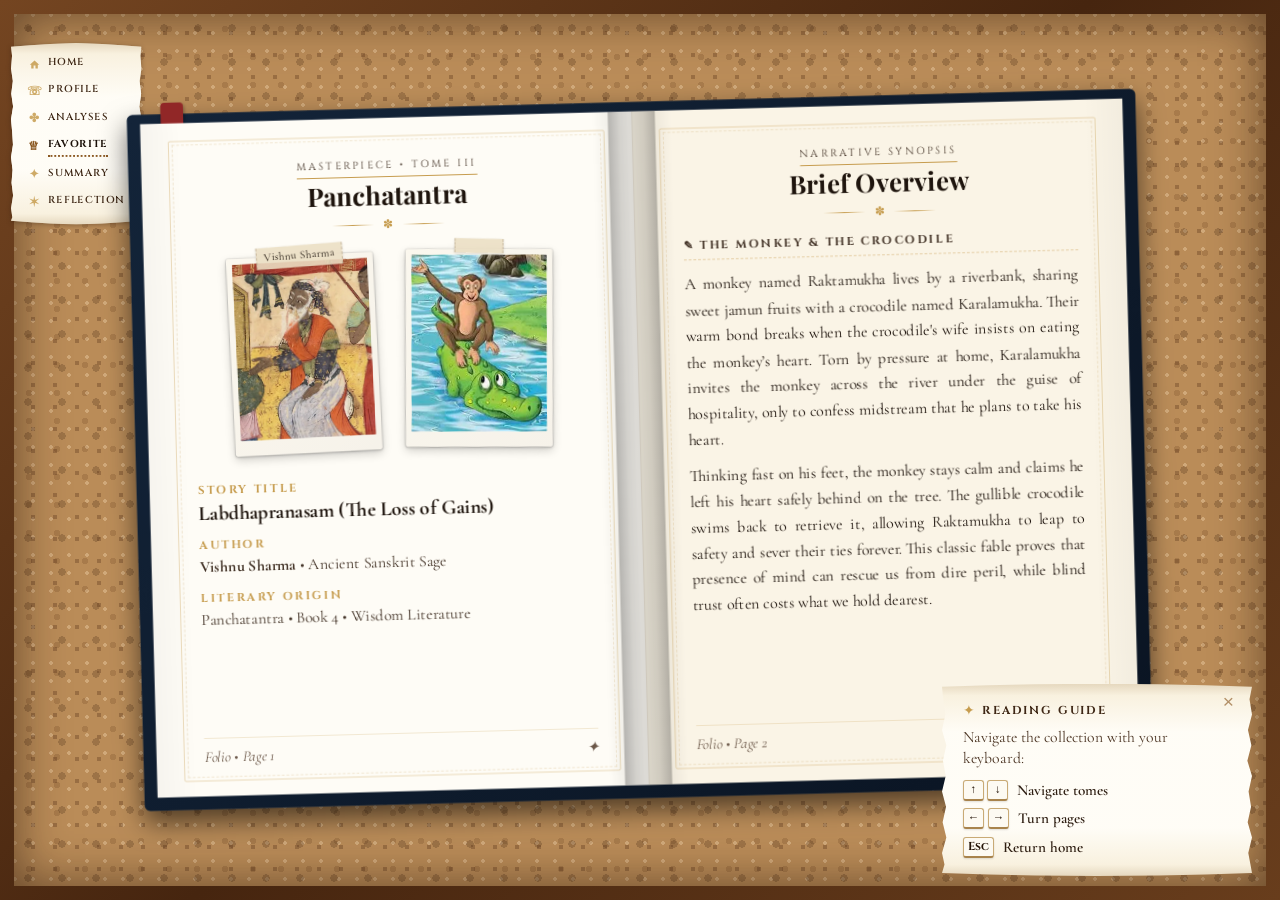
==== commit a177b981: "Removed desktop view fallback" ====
--- a/favorite-masterpiece.html
+++ b/favorite-masterpiece.html
@@ -18,38 +18,12 @@
 
   <link rel="stylesheet" href="nav.css">
   <link rel="stylesheet" href="favorite-masterpiece.css">
-  <link rel="stylesheet" href="desktop-notice.css">
+  <link rel="stylesheet" href="viewport-scale.css">
+  <script src="viewport-scale.js" defer></script>
   <link rel="stylesheet" href="perf-lite.css">
 </head>
 
 <body>
-
-  <!-- Desktop Interface Requirement Notice (Active below desktop resolution) -->
-  <aside class="desktop-only-overlay" role="dialog" aria-modal="true" aria-label="Desktop Display Required">
-    <div class="desktop-notice-card">
-      <div class="desktop-notice-icon" aria-hidden="true">
-        <svg viewBox="0 0 24 24" fill="none" stroke="currentColor" stroke-width="1.8" stroke-linecap="round"
-          stroke-linejoin="round">
-          <rect x="2" y="3" width="20" height="14" rx="2" ry="2" />
-          <line x1="8" y1="21" x2="16" y2="21" />
-          <line x1="12" y1="17" x2="12" y2="21" />
-        </svg>
-      </div>
-      <span class="desktop-notice-badge">Notice</span>
-      <h2 class="desktop-notice-title">Desktop Display Required</h2>
-      <div class="desktop-notice-divider" aria-hidden="true">&#10045;</div>
-      <p class="desktop-notice-desc">
-        This digital portfolio is crafted as an expansive, antique scrapbook with realistic two-page spreads and
-        classical typography designed for desktop viewports.
-      </p>
-      <p class="desktop-notice-subdesc">
-        Please open this portfolio on a desktop computer or maximize your browser display to view the collection.
-      </p>
-      <div class="desktop-notice-hint">
-        <span>Desktop Interface Only &bull; Min 1025px</span>
-      </div>
-    </div>
-  </aside>
 
   <!-- Top Navigation Vertical Torn Paper Menu Pinned to Bulletin Board -->
   <nav class="board-top-nav" aria-label="Anthology Navigation">
@@ -369,7 +343,9 @@
 
       // Reduced-motion users and small screens get a cheap crossfade.
       // Lightweight desktops still get the 3D page turn (optimized & quicker).
-      if (window.innerWidth <= 768 || prefersReducedMotion() || !flippingLeaf || !leafFront || !leafBack) {
+      const usesStackedLayout = window.innerWidth <= 768 &&
+        !document.documentElement.classList.contains('is-scaled');
+      if (usesStackedLayout || prefersReducedMotion() || !flippingLeaf || !leafFront || !leafBack) {
         isTurning = true;
         const outgoingSpread = targetSpread === 2 ? spread1 : spread2;
         const incomingSpread = targetSpread === 2 ? spread2 : spread1;
--- a/nav.css
+++ b/nav.css
@@ -129,7 +129,7 @@
 
 /* Responsive Navigation for Narrow / Mobile Screens */
 @media (max-width: 768px) {
-  .board-top-nav {
+  :where(:root:not(.is-scaled)) .board-top-nav {
     position: relative;
     top: auto;
     left: auto;
@@ -140,16 +140,16 @@
     z-index: 2;
   }
 
-  .torn-paper-menu {
+  :where(:root:not(.is-scaled)) .torn-paper-menu {
     padding: 0.5rem 0.85rem;
     min-width: 105px;
   }
 
-  .nav-menu-list {
+  :where(:root:not(.is-scaled)) .nav-menu-list {
     gap: 0.22rem;
   }
 
-  .nav-link {
+  :where(:root:not(.is-scaled)) .nav-link {
     font-size: 0.62rem;
     letter-spacing: 0.08em;
   }
--- a/favorite-masterpiece.css
+++ b/favorite-masterpiece.css
@@ -91,7 +91,8 @@
   padding: 10px 14px 14px;
 
   /* Natural Realistic Scrapbook Tilt matching homepage book-3 */
-  transform: rotate(-1.5deg);
+  --book-rotate: -1.5deg;
+  transform: rotate(var(--book-rotate)) scale(var(--view-scale, 1));
   box-shadow:
     4px 20px 45px rgba(0, 0, 0, 0.58),
     -2px 10px 25px rgba(0, 0, 0, 0.35),
@@ -932,16 +933,16 @@
    ========================================================================== */
 
 @media (max-width: 900px) {
-  .open-book-container {
+  :where(:root:not(.is-scaled)) .open-book-container {
     transform: rotate(0deg);
   }
-  .page-title {
+  :where(:root:not(.is-scaled)) .page-title {
     font-size: 1.45rem;
   }
 }
 
 @media (max-width: 768px) {
-  body {
+  :where(:root:not(.is-scaled)) body {
     padding: 0.6rem 0.4rem;
     border-width: 8px;
     align-items: flex-start;
@@ -950,14 +951,14 @@
     min-height: 100vh;
   }
 
-  .open-book-container {
+  :where(:root:not(.is-scaled)) .open-book-container {
     height: auto;
     max-height: none;
     transform: rotate(0deg);
     margin-top: 3.2rem;
   }
 
-  .center-silk-ribbon {
+  :where(:root:not(.is-scaled)) .center-silk-ribbon {
     left: 20px;
     transform: none;
     top: -8px;
@@ -968,62 +969,62 @@
     z-index: 1;
   }
 
-  .book-spread {
+  :where(:root:not(.is-scaled)) .book-spread {
     flex-direction: column;
     position: relative;
     height: auto;
   }
 
-  .book-spread:not(.active-spread) {
+  :where(:root:not(.is-scaled)) .book-spread:not(.active-spread) {
     display: none;
   }
 
-  .book-spreads-wrapper::before {
+  :where(:root:not(.is-scaled)) .book-spreads-wrapper::before {
     display: none;
   }
 
-  .book-page {
+  :where(:root:not(.is-scaled)) .book-page {
     height: auto;
     min-height: auto;
     padding: 1.1rem 1rem;
     margin-bottom: 1rem;
   }
 
-  .page-left::after,
-  .page-right::after {
+  :where(:root:not(.is-scaled)) .page-left::after,
+  :where(:root:not(.is-scaled)) .page-right::after {
     display: none;
   }
 
-  .analysis-duo-gallery {
+  :where(:root:not(.is-scaled)) .analysis-duo-gallery {
     gap: 1.35rem;
     max-width: 330px;
   }
 
-  .duo-author {
+  :where(:root:not(.is-scaled)) .duo-author {
     width: 130px;
     height: 175px;
   }
 
-  .duo-story {
+  :where(:root:not(.is-scaled)) .duo-story {
     width: 130px;
     height: 175px;
   }
 
-  .flipping-page-leaf,
-  .page-turning-shadow {
+  :where(:root:not(.is-scaled)) .flipping-page-leaf,
+  :where(:root:not(.is-scaled)) .page-turning-shadow {
     display: none !important;
   }
 }
 
 @media (max-width: 440px) {
-  .analysis-duo-gallery {
+  :where(:root:not(.is-scaled)) .analysis-duo-gallery {
     gap: 0.95rem;
   }
-  .duo-author {
+  :where(:root:not(.is-scaled)) .duo-author {
     width: 115px;
     height: 155px;
   }
-  .duo-story {
+  :where(:root:not(.is-scaled)) .duo-story {
     width: 115px;
     height: 155px;
   }
--- a/viewport-scale.css
+++ b/viewport-scale.css
@@ -0,0 +1,46 @@
+/* Lay out the board and books at desktop dimensions before scaling them. */
+:root.is-scaled {
+  --layout-width: max(var(--design-width), 100vw);
+  --layout-height: max(var(--design-height), 100dvh);
+  overflow: hidden !important;
+  overflow: clip !important;
+}
+
+.is-scaled :is(.bulletin-board, .open-book-container) {
+  position: fixed;
+  inset: 50% auto auto 50%;
+  margin: 0;
+  translate: -50% -50%;
+  transform-origin: center;
+}
+
+.is-scaled .bulletin-board {
+  --board-vw: calc(var(--layout-width) / 100);
+  --board-vh: calc(var(--layout-height) / 100);
+  width: calc(var(--layout-width) - 2rem);
+  max-height: calc(var(--layout-height) - 1.6rem);
+  transform: scale(var(--view-scale, 1));
+}
+
+.is-scaled .open-book-container {
+  /* Leave cork space for the torn-paper menu and fore-edge flags. */
+  --book-gutter: 9rem;
+  width: calc(var(--layout-width) - 2 * var(--book-gutter));
+  height: calc(var(--layout-height) - 4.4rem);
+  transition: none;
+}
+
+.is-scaled .board-top-nav {
+  top: calc((100% - (var(--layout-height) - 2.2rem) * var(--view-scale)) / 2);
+  left: calc((100% - (var(--layout-width) - 1.5rem) * var(--view-scale)) / 2);
+  width: max-content;
+  transform: scale(var(--view-scale, 1));
+  transform-origin: top left;
+}
+
+.is-scaled .paper-toast-tip {
+  bottom: calc(26px * var(--view-scale));
+  right: calc(30px * var(--view-scale));
+  scale: var(--view-scale, 1);
+  transform-origin: bottom right;
+}
--- a/perf-lite.css
+++ b/perf-lite.css
@@ -42,10 +42,6 @@
 
 .perf-lite .photo-modal-backdrop {
   background: rgba(14, 9, 6, 0.95) !important;
-}
-
-.perf-lite .desktop-only-overlay {
-  background: rgba(14, 9, 6, 0.98) !important;
 }
 
 /* Drop-shadow filters re-rasterise on every paint; use plain shadows instead. */
